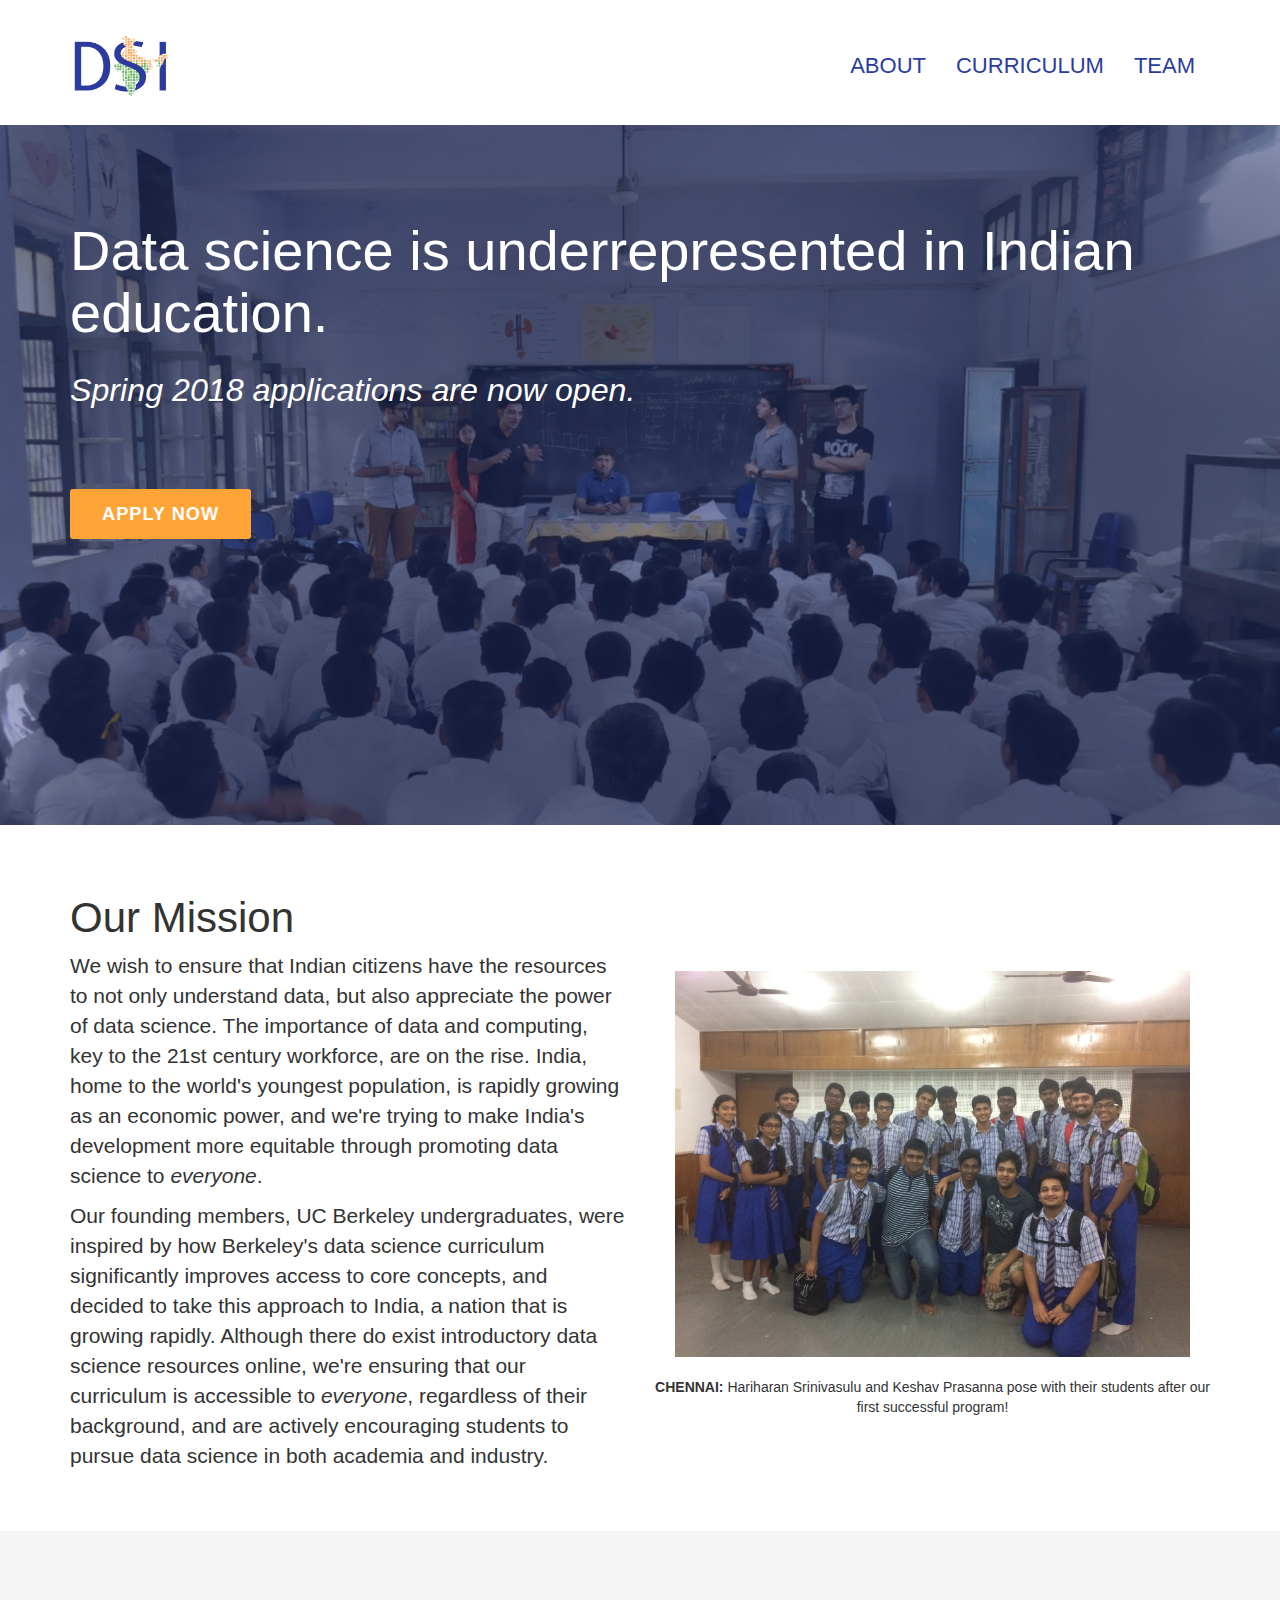
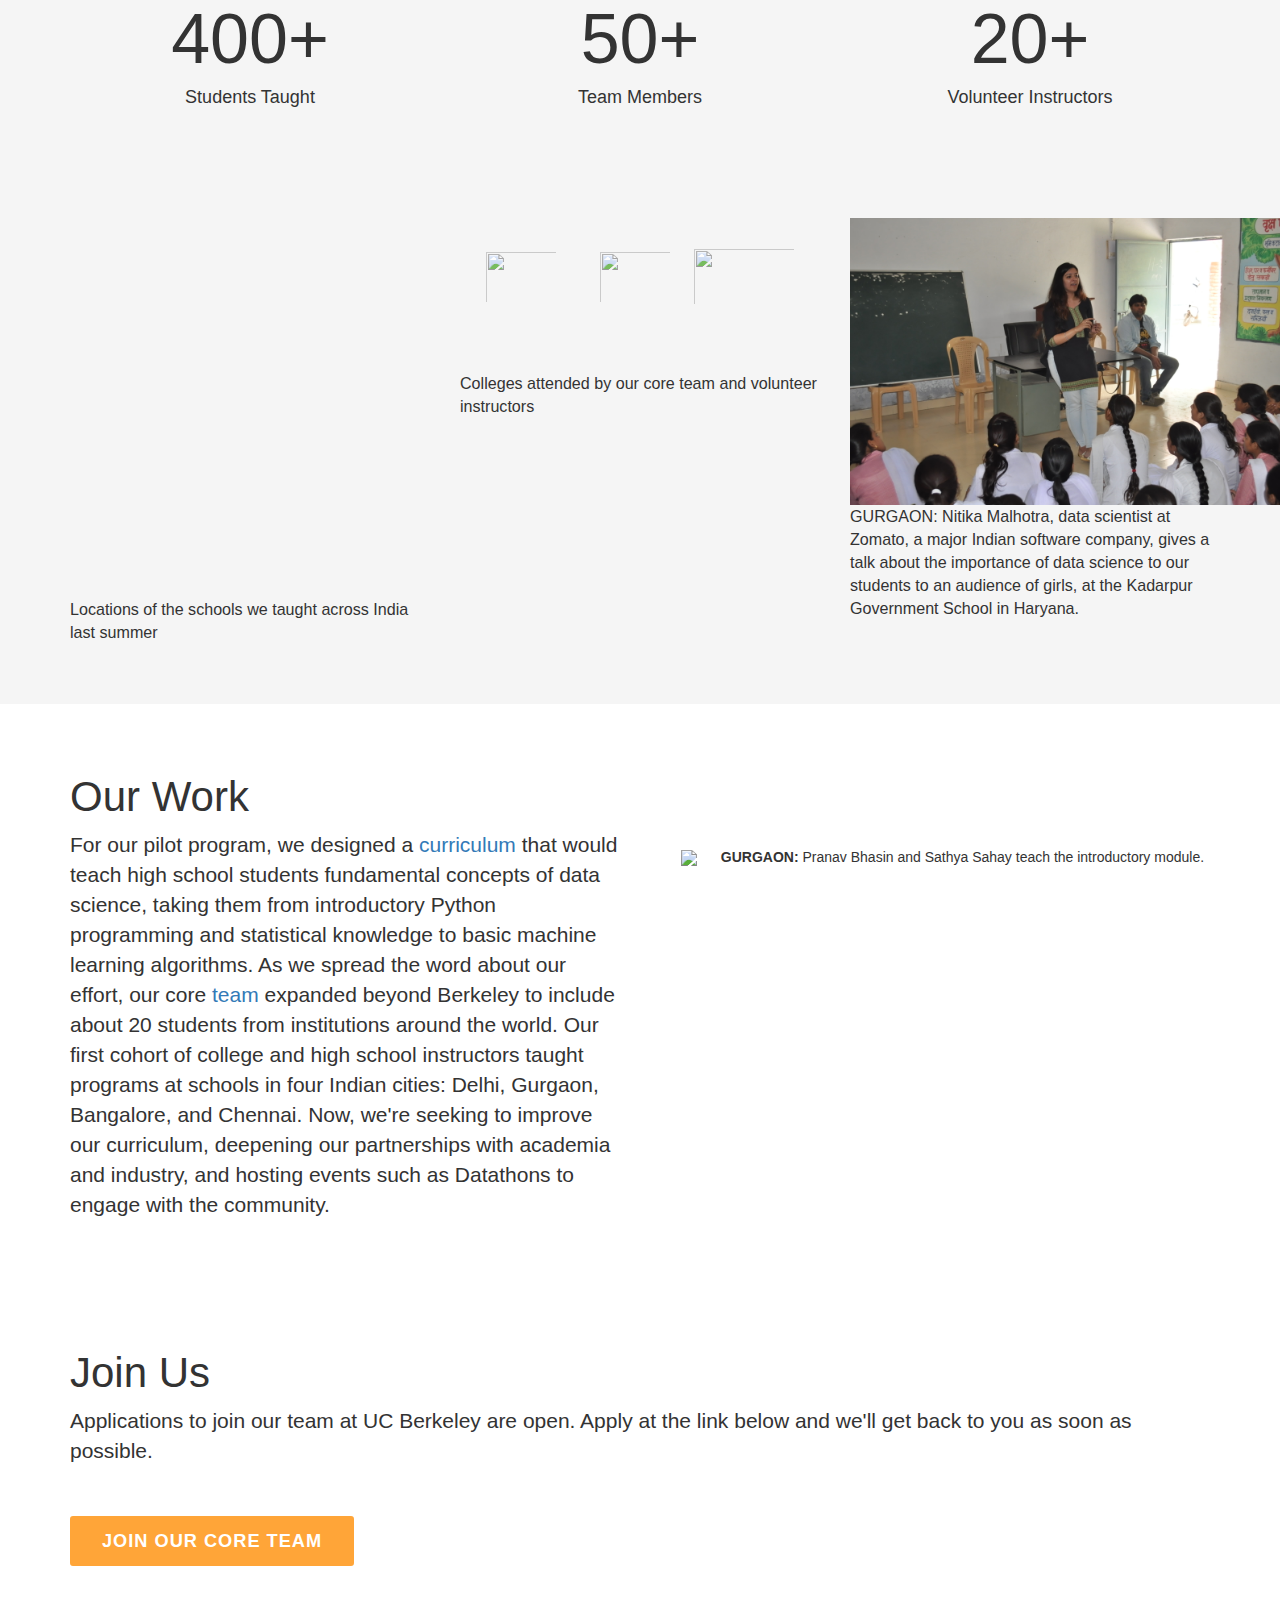
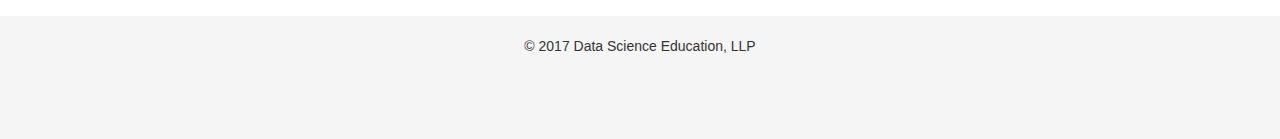
==== index.html @ 6105ff42 "Update index.html" ====
<!doctype html>
<html lang="en">

  <head>
    <!--Meta Tags-->
    <title>Data Science for India</title>
    <meta charset="utf-8">
    <meta name="viewport" content="width=device-width, initial-scale=1">
    <!--Style Sheets-->
    <link rel="stylesheet" href="https://maxcdn.bootstrapcdn.com/bootstrap/3.3.7/css/bootstrap.min.css"
          integrity="sha384-BVYiiSIFeK1dGmJRAkycuHAHRg32OmUcww7on3RYdg4Va+PmSTsz/K68vbdEjh4u" crossorigin="anonymous">
    <link href='https://fonts.googleapis.com/css?family=Source+Sans+Pro' rel='stylesheet' type='text/css'>
    <link rel="shortcut icon" type="image/png" href="favicon.png"/>

    <!--Scripts-->
    <link href="css/style.css" type="text/css" rel="stylesheet">

    <script src="https://use.fontawesome.com/bbba5386a6.js"></script>

  </head>

  <body>

 <div class="navbarEdit">
  <nav class="navbar navbar-default">
    <div class="container">
      <div class="navbar-header">
        <button type="button" class="navbar-toggle collapsed" data-toggle="collapse" data-target="#navbar3">
          <span class="sr-only">Data Science for India</span>
          <span class="icon-bar"></span>
          <span class="icon-bar"></span>
          <span class="icon-bar"></span>
        </button>
        <a class="navbar-brand" href=""><img src="images/navLogo.png" alt="Data Science for India">
        </a>
      </div>
      <div id="navbar3" class="navbar-collapse collapse">
        <ul class="nav navbar-nav navbar-right">
          <li><a href="#about">ABOUT</a></li>
          <li><a href="curriculum.html">CURRICULUM</a></li>
          <li><a href="team.html">TEAM</a></li>
        </ul>
      </div>
      <!--/.nav-collapse -->
    </div>
    <!--/.container-fluid -->
  </nav>
</div>

<div class="container-full">
    <section class="hero mast">
      <div class="overlay">
        <div class="container">
          <h1 class="mastHero">Data science is underrepresented in Indian education.</h1>
          <h2 class="mastSubHero"><i>Spring 2018 applications are now open.</i></h2>
          <div class="buttons">
            <a class="button cta" href="https://tinyurl.com/sp18dsi">Apply Now</a>
          </div>
        </div>
      </div>
    </section>
    </div>

<section id="about" class="bod">
  <div class="container">
  <div class='row'>
    <h1 style="padding-left:15px;">Our Mission</h1>
    <div class="col-md-6">
            <p>We wish to ensure that Indian citizens have the resources to not only understand data, but also appreciate the power of data science. The importance of data and computing, key to the 21st century workforce, are on the rise. India, home to the world's youngest population, is rapidly growing as an economic power, and we're trying to make India's development more equitable through promoting data science to <i>everyone</i>.</p>
            <p>Our founding members, UC Berkeley undergraduates, were inspired by how Berkeley's data science curriculum significantly improves access to core concepts, and decided to take this approach to India, a nation that is growing rapidly. Although there do exist introductory data science resources online, we're ensuring that our curriculum is accessible to <i>everyone</i>, regardless of their background, and are actively encouraging students to pursue data science in both academia and industry.</p>

    </div>
    <div class="col-md-6">
      <div class='pics-wrapper'>
        <div class='about-pic'>
          <img src='images/students.JPG' style='width: 100%;padding:20px;'>
          <span style='font-weight: bold'>CHENNAI:</span><span> Hariharan Srinivasulu and Keshav Prasanna pose with their students after our first successful program!<!--400 Students Taught--></span>
        </div>
        <!--
        <div class='about-pic'>

          <h3 class='about-overlay'>35 Volunteer Instructors</h3>
        </div>
        <br>
        <div class='about-pic'>
          <img src='images/colleges.png' style='width: 450px; height: 225px;'>
          <h3 class='about-overlay'>15 Universities Represented</h3>
        </div>
      -->
      </div>
    </div>
  </div>
</div>
</section>
  <section class="grey bod">
    <div class="container">
      <div class="row">
        <center>
        <div class="col-md-4">
            <h1 style="font-size:5em;">400+</h1>
            <h4>Students Taught</h4>

        </div>
        <div class="col-md-4">
          <h1 style="font-size:5em;">50+</h1>
          <h4>Team Members</h4>
        </div>
        <div class="col-md-4">
          <h1 style="font-size:5em;">20+</h1>
          <h4>Volunteer Instructors</h4>
        </div>
      </center>
      </div>
    </div>
</section>
</section>
  <section class="grey bod">
    <div class="container">
      <div class="row">
        <center>
        <div class="col-md-4">
            <head>
                <style>
                   #map {
                    height: 365px;
                    width: 100%;
                   }
                </style>
            </head>
            <body>
                <div id="map"></div>
                <script>
                  function initMap() {
                    var ctr = {lat: 20.5937, lng: 78.9629};
                    locations = [{lat: 13.016551, lng: 80.267708}, {lat: 13.052165, lng: 80.254428}, {lat: 28.386780, lng: 77.051930}, {lat: 28.462552, lng: 77.028380},
                    {lat: 28.548112, lng:77.127663}, {lat: 12.973678, lng: 77.639987}];

                    var map = new google.maps.Map(document.getElementById('map'), {
                      zoom: 4,
                      center: ctr
                    });
                    for (var i = 0; i < locations.length; i++) {
                      var marker = new google.maps.Marker({
                        position: locations[i],
                        map: map
                      })
                    }
                    
                  }
                </script>
                <script async defer
                src="https://maps.googleapis.com/maps/api/js?key=AIzaSyBeZ9xVjQPyzbcGiJu3TL3TQYRsc2N5bF0&callback=initMap">
                </script>
                <p style="font-size: 1.15em; padding-top: 15px; text-align: left">Locations of the schools we taught across India last summer</p>
            </body>
        </div>
        <div class="col-md-4">
              <a href="http://www.berkeley.edu"><img src="logos/cal.png" alt="" class="schoolLogo"/></a>
              <a href="http://www.tufts.edu"><img src="logos/tufts.png" alt="" class="schoolLogo" /></a>
              <a href="http://www.swarthmore.edu"><img src="logos/swarthmore.png" alt="" class="schoolLogo" /></a>
              <br>
              <a href="http://www.mit.edu"><img src="logos/mit.png" alt="" class="schoolLogo" style='height: 70px; width: 90px;'/></a>
              <a href="http://www.ucla.edu"><img src="logos/ucla.png" alt="" class="schoolLogo" style='height: 70px; width: 90px; margin-left: 20px;'/></a>
              <a href="http://www.lse.edu"><img src="logos/lse.gif" alt="" class="schoolLogo" style='height: 75px; width: 120px;'/></a>
              <br>
              <a href="http://www.uchicago.edu"><img src="logos/uoc.gif" alt="" class="schoolLogo" /></a>
              <a href="http://www.emory.edu"><img src="logos/emory.png" alt="" class="schoolLogo" /></a>
              <a href="http://www.ashoka.edu.in"><img src="logos/ashoka.png" alt="" class="schoolLogo" /></a>
              <br>
              <a href="http://www.washington.edu"><img src="logos/uow.gif" alt="" class="schoolLogo" /></a>
              <a href="http://www.iitd.ac.in"><img src="logos/iitd.png" alt="" class="schoolLogo" /></a>
              <a href="http://risd.edu"><img src="logos/risd.png" alt="" class="schoolLogo" /></a>
              <p style="font-size: 1.15em; padding-top: 15px; text-align: left">Colleges attended by our core team and volunteer instructors</p>
        </div>
        <div class="col-md-4">
          <img src="images/kadarpur_talk.JPG" width='100%' alt="" style="width: 120%; height: 70%"/>
          <p style="font-size: 1.15em; text-align: left;"">GURGAON: Nitika Malhotra, data scientist at Zomato, a major Indian software company, gives a talk about the importance of data science to our students to an audience of girls, at the Kadarpur Government School in Haryana.</p>
        </div>
      </center>
      </div>
    </div>
</section>

<section class="bod">
  <div class="container">
    <div class="row">
      <h1 style="padding-left:15px;">Our Work</h1>
      <div class="col-md-6">
          <p>For our pilot program, we designed a <a href="curriculum.html">curriculum</a> that would teach high school students fundamental concepts of data science, taking them from introductory Python programming and statistical knowledge to basic machine learning algorithms. As we spread the word about our effort, our core <a href="team.html">team</a> expanded beyond Berkeley to include about 20 students from institutions around the world. Our first cohort of college and high school instructors taught programs at schools in four Indian cities: Delhi, Gurgaon, Bangalore, and Chennai. Now, we're seeking to improve our curriculum, deepening our partnerships with academia and industry, and hosting events such as Datathons to engage with the community.</p>
      </div>
      <div class="col-md-6">
        <div class='about-pic'>
          <img src='images/instructors.png' style='width: 100%; padding:20px;'>
          <span style='font-weight: bold'>GURGAON:</span> <span>Pranav Bhasin and Sathya Sahay teach the introductory module.<!--400 Students Taught--></span>
        </div>
      </div>
    </div>
  </div>
</section>
<!--
<div class='container'>
  <h2>After all this progress, what's next?</h2>
  <div class='row'>
    <div class='col-md-4'>
    <h4>Get in touch with partners in academia and industry to refine our curriculum and give talks to DSI students about the field.</h4>
    <img class='next-pic' src='images/kadarpur_talk.JPG'>
    <span>Nitika Malhotra, data scientist at Zomato, a major Indian software company, gives a talk about the importance of data science to our students at the all-female Kadarpur Government School in Haryana.</span>
    </div>
    <div class='col-md-4' style = 'width: 365px; height: 438px;'>
    <h4>Continue to refine our curriculum by not only adding more material, but also giving more resources to our instructors and making it more accessible as a whole.</h4>
    <img class='next-pic' src='images/webinar.png'>
    <span>Sathvik, our co-founder, helps our instructors teach a lesson through a webinar</span>
    </div>
    <div class='col-md-4' style='height: 438px;'>
    <h4>Building up our presence at UC Berkeley by bringing some of the best and brightest students and faculty on board.</h4>
    <img class='next-pic' style='width: 75%; margin: auto;' src='http://4.bp.blogspot.com/-I12vk8YAnoU/U_qFmZhs-FI/AAAAAAAADso/eBbbFH9hX-I/s1600/UC+Logo.jpg'>
    </div>
</div>-->

</div>
<section class="join" id="join" style="padding: 50px 0;">
  <div class="container">
    <h1>Join Us</h1>
    <p>Applications to join our team at UC Berkeley are open. Apply at the link below and we'll get back to you as soon as possible.</p>
      <br><br><a class="button cta" style="margin:0;" href='https://tinyurl.com/sp18dsi'>Join our Core Team</a>
    </div>
  </div>
</section>
<!--
<div class='container' id='join' style='text-align: center; padding-bottom: 10px'>
        <p>Want to get involved? We’d love to have you. Fill out one of the forms and we’ll get back to you as soon as possible.</p>
        <a class = "btn btn-primary" style='background-color: #ffa538;' href = 'https://docs.google.com/forms/d/e/1FAIpQLSeUS888BkxTK7xCyWLWPlKbOSzwk0NAFvYHxef9LfhASkMQHw/viewform?c=0&w=1'>Teach our Curriculum in India</a>
        <a class = 'btn btn-primary' style='background-color: #ffa538;' href = 'https://docs.google.com/forms/d/e/1FAIpQLScKJ35Q7fCJQ5QCjsTerbhNFQqakGDy7kUwF9oDnExNon6HAQ/viewform?c=0&w=1'>Join our Core Team</a>
</div>-->
<section class="contact grey">
  <div class="container">
    <center>
      <img src="images/icon.png" width="200px" alt="" />
      <br> © 2017 Data Science Education, LLP
      <br>
      <div style = "font-size: 30px; text-align: center; padding-bottom: 40px">
        <a class = 'fa fa-facebook'  href = 'https://www.facebook.com/datascienceforindia/'></a>
        <a class = 'fa fa-github'  href = 'https://github.com/dsindia/'></a>
        <a class = "fa fa-linkedin" href="https://www.linkedin.com/company-beta/13321493/"></a>
        <a class = "fa fa-envelope" href = "mailto:sathviknair@berkeley.edu"></a>
      </div>
    <center>
  </div>
</section>

  <script src="https://code.jquery.com/jquery-2.1.3.min.js"></script>
  <script src="http://maxcdn.bootstrapcdn.com/bootstrap/3.3.1/js/bootstrap.min.js"></script>
  </body>
</html>
---- css/style.css ----
margin: 0 auto;
	body{
	font-family: 'Source Sans Pro';
}
h1{font-size: 3em;}
p{font-size: 1.5em;}
section>h1{padding-top: 30px;}
.bod{
	padding: 50px 0;
}
.blue{color:#2C3C9E;}
.hero{
	width: 100%;
}
.mastHero{
	font-size: 4em;
}
.mastSubHero{
	margin-top: 30px;
	font-size: 2.3em;
}
footer {
  background-color: #2C3C9E;
  color: #ffffff;
  padding-left: 20px;
  padding-top: 1px;
}
nav {
  text-align: center;
	margin: 25px 0;
}
.grey{
	background-color: #f5f5f5;
}
.navImage{
	height: 4em;
}
nav ul {
  padding-left: 0;
}
.mast{
	background-image: url(../images/landingBg.png);
	-webkit-background-size:cover;
-moz-background-size:cover;
-o-background-size:cover;
background-size:cover;
background-position:center;
color: #fff;
height: 700px;
}
.overlay{
	padding: 75px 0;
	width: inherit;
	height: inherit;
	background-color: rgba(44,60,158, 0.33);
}
.button {
  padding: 10px 30px;
  text-align: center;
  text-transform: uppercase;
  letter-spacing: 1px;
  background: #fff;
  border: 2.5px solid #fff;
  font-size: 1.3em;
  font-weight: 800;
	border-radius: 3px;
  cursor: pointer;
  display: inline-block;
  margin: 20px 0;
	color: #ffa538;
  margin-right: 10px;
}
.button:hover {
  color: #2C3C9E;
  border-color: #2C3C9E;
	text-decoration: none;
}
.button.cta {
  background: #ffa538;
  color: #fff;
  border-color: #ffa538;
}
a.button.cta:hover {
  background: #8980f5;
  color: #fff;
  border-color: #8980f5;
}
.buttons{
	margin-top: 60px;
}
.mobile-toggle {
  float: right;
  clear: both;
  text-transform: uppercase;
  font-size: 0.8em;
  z-index: 999;
  display: none;
}
.pics-wrapper {
  position: inherit;
 /* margin-left: 55%;*/
}
.about-pic{
	text-align: center;
}
.next-pic {
  width: 100%;
  height: 50%;
}
.bigno{
	text-align: center;
}
.photo-margin {
  display: flex;
  justify-content: center;
  align-items: center;
  width: 60%;
  height: 40%;
}
h3 {
  text-align: left;
  margin-left: 120px;
}
.india-map-div {
  display: flex;
  justify-content: center;
}
.india-map {
  height: 300px;
  width: 300px;
}
.navbar-brand {
  padding: 8px;
}
.navbar-brand>img {
  height: 100%;
  width: auto;
  margin-left: 10px;
}
.navbar{
  height: 80px;
}
.navbarEdit .navbar-brand {
  margin-left: 20px;
  height: 80px;
}
.navbarEdit .nav >li >a {
  padding-top: 30px;
  padding-bottom: 30px;
}
.navbarEdit .navbar-toggle {
  padding: 10px;
  margin: 25px 15px 25px 0;
}
.navbar-alignit .navbar-header {
  -webkit-transform-style: preserve-3d;
  -moz-transform-style: preserve-3d;
  transform-style: preserve-3d;
  height: 80px;
}
.navbar-alignit .navbar-brand {
  top: 50%;
  display: inline-block;
  position: relative;
  height: auto;
  transform: translate(0,-50%);
}
.navbar-default .navbar-nav>.active>a,
.navbar-default .navbar-nav>.active>a:focus,
.navbar-default .navbar-nav>.active>a:hover{
  background-color: transparent;
}
.navbar-default .navbar-brand,
.navbar-default .navbar-nav>li>a{
  color : #2C3C9E;
  font-size: 22px;
}
.navbar-default{
  font-size: 20px;
  border-color: white;
  background-color: white;
}
.navbar-default .navbar-collapse, .navbar-default .navbar-form{
  background-color: white;
}
.navbar-default .navbar-toggle:focus,
.navbar-default .navbar-toggle:hover{
  background-color: white;
}
.navbar-default .navbar-toggle .icon-bar{
  background-color: #2C3C9E;
}

hr {
    height: 2px;
    width: 100px;
    text-align: center;
    position: relative;
    background: #2C3C9E;
    margin: 0;
    margin-bottom: 20px;
    border: 0;
}
.schoolLogo{
	height: 170px;
	padding: 10px;
	opacity: 0.8;
	-webkit-animation-timing-function: ease;
	animation-timing-function: ease;
}
.schoolLogo:hover{
	opacity: 1;
	-webkit-animation-timing-function: ease;
	animation-timing-function: ease;
}

.fa{
		padding: 10px; color: #333;
}
.fa:hover{
	color: orange;
}
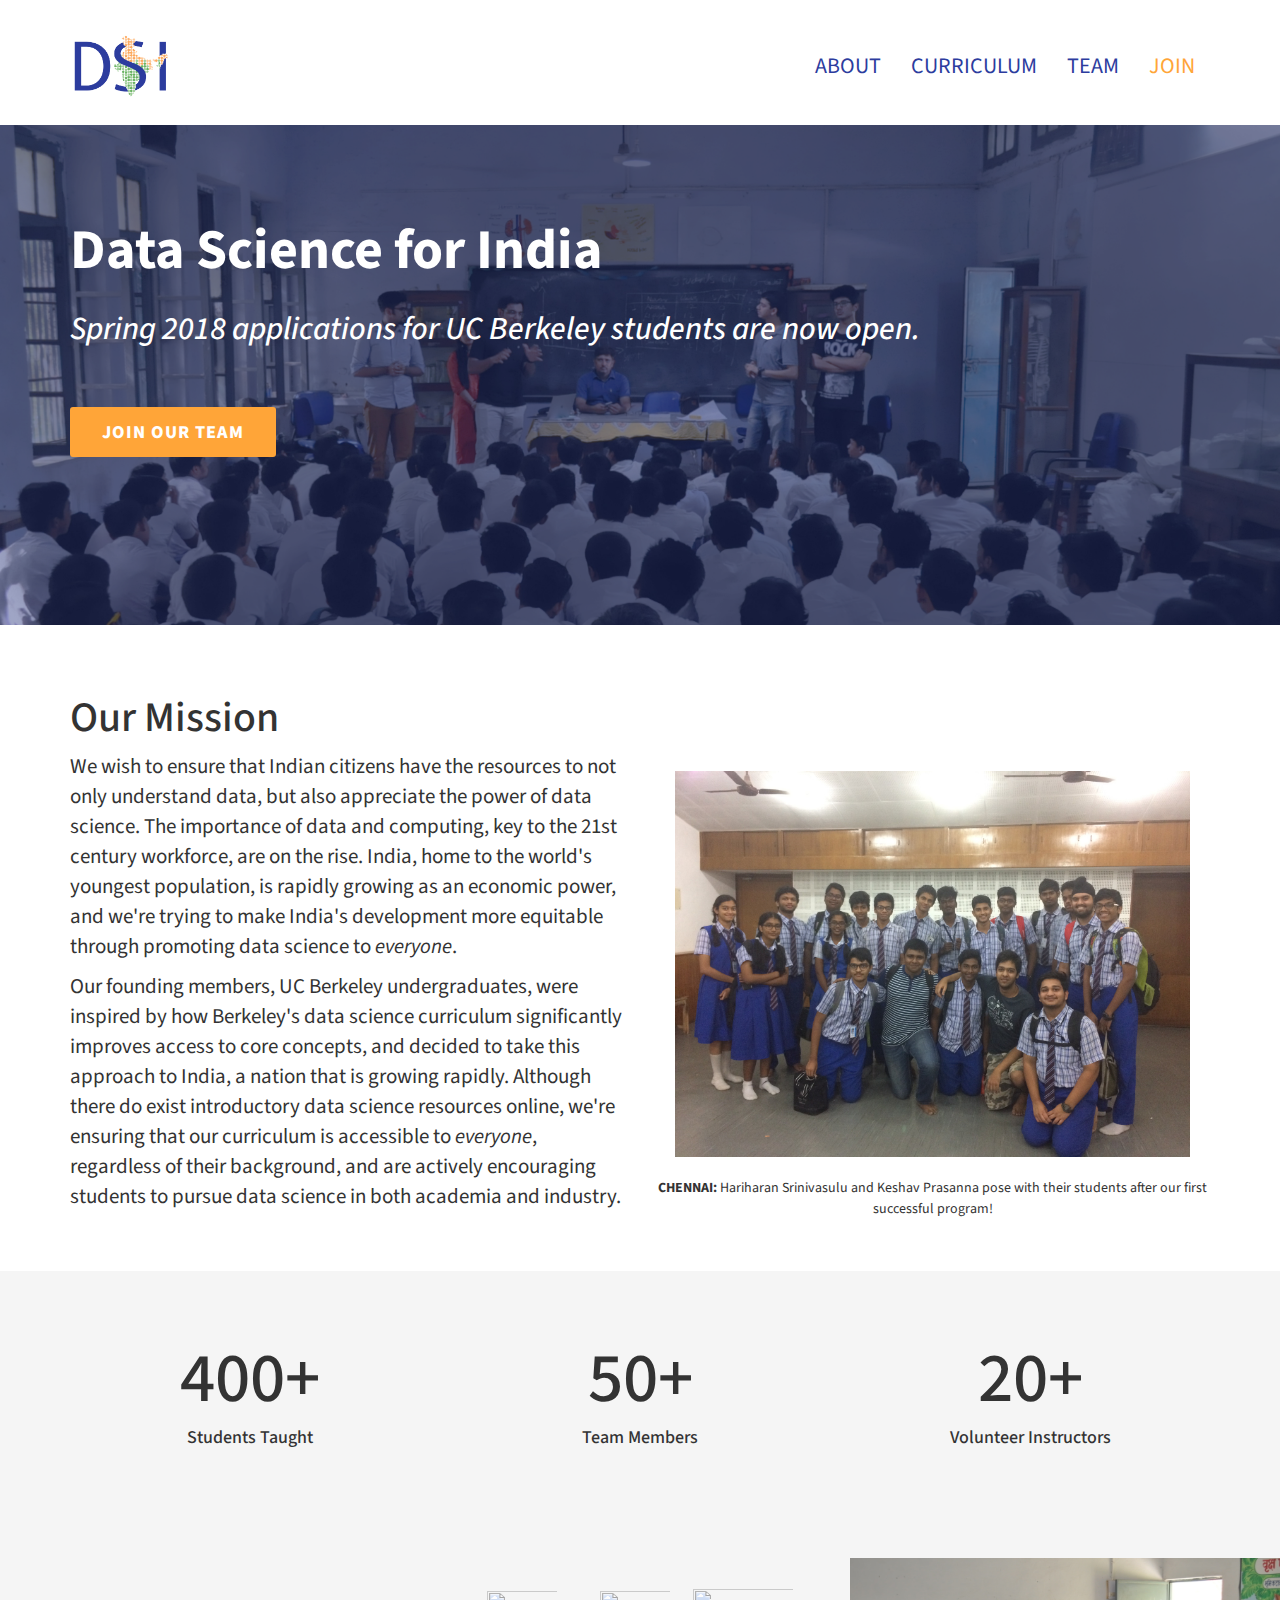
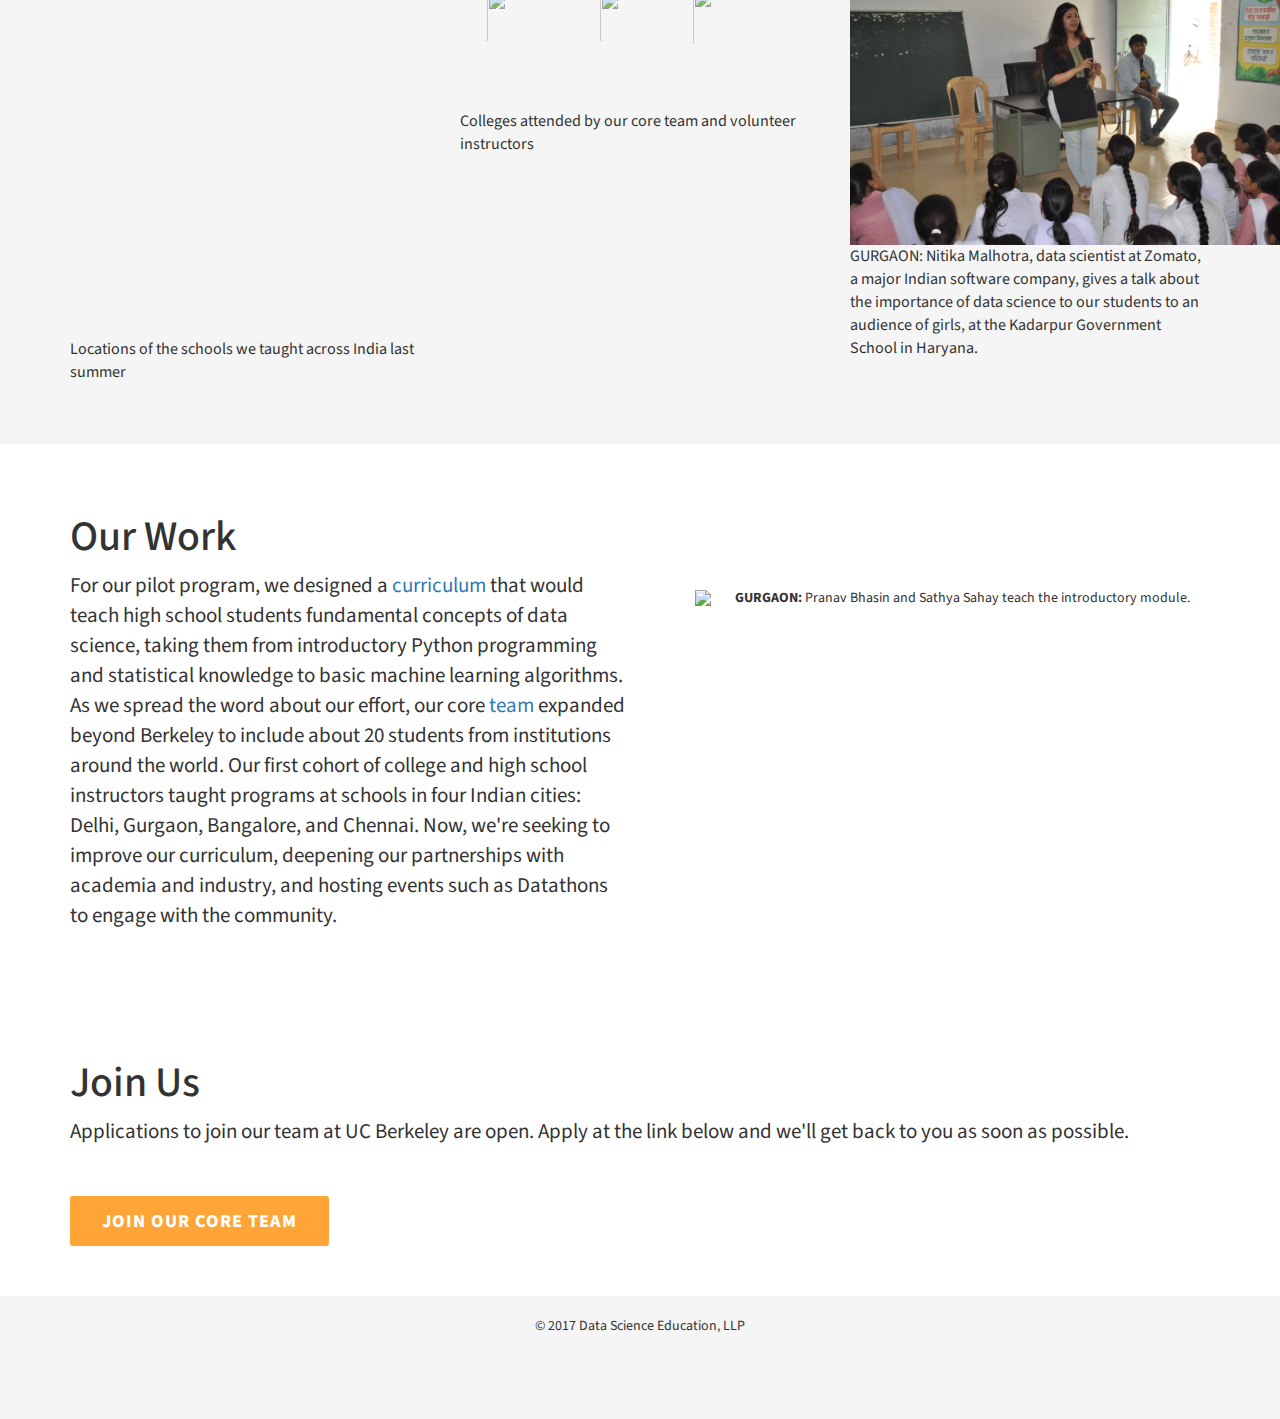
==== commit 3781071c: "form in navbar" ====
--- a/index.html
+++ b/index.html
@@ -3,6 +3,16 @@
 
   <head>
     <!--Meta Tags-->
+    <!-- Global site tag (gtag.js) - Google Analytics -->
+    <script async src="https://www.googletagmanager.com/gtag/js?id=UA-113316151-1"></script>
+    <script>
+      window.dataLayer = window.dataLayer || [];
+      function gtag(){dataLayer.push(arguments);}
+      gtag('js', new Date());
+
+      gtag('config', 'UA-113316151-1');
+    </script>
+
     <title>Data Science for India</title>
     <meta charset="utf-8">
     <meta name="viewport" content="width=device-width, initial-scale=1">
@@ -39,6 +49,7 @@
           <li><a href="#about">ABOUT</a></li>
           <li><a href="curriculum.html">CURRICULUM</a></li>
           <li><a href="team.html">TEAM</a></li>
+          <li><a target="_blank" style="color: #ffa538" class="join-link" href="https://tinyurl.com/sp18dsi">JOIN</a></li>
         </ul>
       </div>
       <!--/.nav-collapse -->
@@ -51,10 +62,10 @@
     <section class="hero mast">
       <div class="overlay">
         <div class="container">
-          <h1 class="mastHero">Data science is underrepresented in Indian education.</h1>
-          <h2 class="mastSubHero"><i>Spring 2018 applications are now open.</i></h2>
+          <h1 class="mastHero" style="font-weight: bold;">Data Science for India</h1>
+          <h2 class="mastSubHero"><i>Spring 2018 applications for UC Berkeley students are now open.</i></h2>
           <div class="buttons">
-            <a class="button cta" href="https://tinyurl.com/sp18dsi">Apply Now</a>
+            <a class="button cta" target="_blank" style="margin: auto;" href="https://tinyurl.com/sp18dsi">Join Our Team</a>
           </div>
         </div>
       </div>
--- a/css/style.css
+++ b/css/style.css
@@ -1,9 +1,22 @@
 	margin: 0 auto;
-	body{
-	font-family: 'Source Sans Pro';
-}
-h1{font-size: 3em;}
-p{font-size: 1.5em;}
+body {
+  font-family: "Source Sans Pro";
+}
+h1{font-size: 3em;    
+  font-family: "Source Sans Pro";
+}
+p{font-size: 1.5em;
+  font-family: "Source Sans Pro";
+}
+span{
+  font-family: "Source Sans Pro";
+}
+center{
+    font-family: "Source Sans Pro";
+}
+a {
+  font-family: "Source Sans Pro";
+}
 section>h1{padding-top: 30px;}
 .bod{
 	padding: 50px 0;
@@ -18,12 +31,14 @@
 .mastSubHero{
 	margin-top: 30px;
 	font-size: 2.3em;
+  font-family: "Source Sans Pro";
 }
 footer {
   background-color: #2C3C9E;
   color: #ffffff;
   padding-left: 20px;
   padding-top: 1px;
+  font-family: "Source Sans Pro";
 }
 nav {
   text-align: center;
@@ -46,7 +61,7 @@
 background-size:cover;
 background-position:center;
 color: #fff;
-height: 700px;
+height: 500px;
 }
 .overlay{
 	padding: 75px 0;
@@ -69,6 +84,7 @@
   margin: 20px 0;
 	color: #ffa538;
   margin-right: 10px;
+  font-family: "Source Sans Pro";
 }
 .button:hover {
   color: #2C3C9E;
@@ -84,6 +100,9 @@
   background: #8980f5;
   color: #fff;
   border-color: #8980f5;
+}
+a.join-link:hover {
+  color: #8980f5;
 }
 .buttons{
 	margin-top: 60px;
@@ -120,6 +139,7 @@
 h3 {
   text-align: left;
   margin-left: 120px;
+  font-family: "Source Sans Pro";
 }
 .india-map-div {
   display: flex;
@@ -202,7 +222,7 @@
     border: 0;
 }
 .schoolLogo{
-	height: 170px;
+	height: 100px;
 	padding: 10px;
 	opacity: 0.8;
 	-webkit-animation-timing-function: ease;
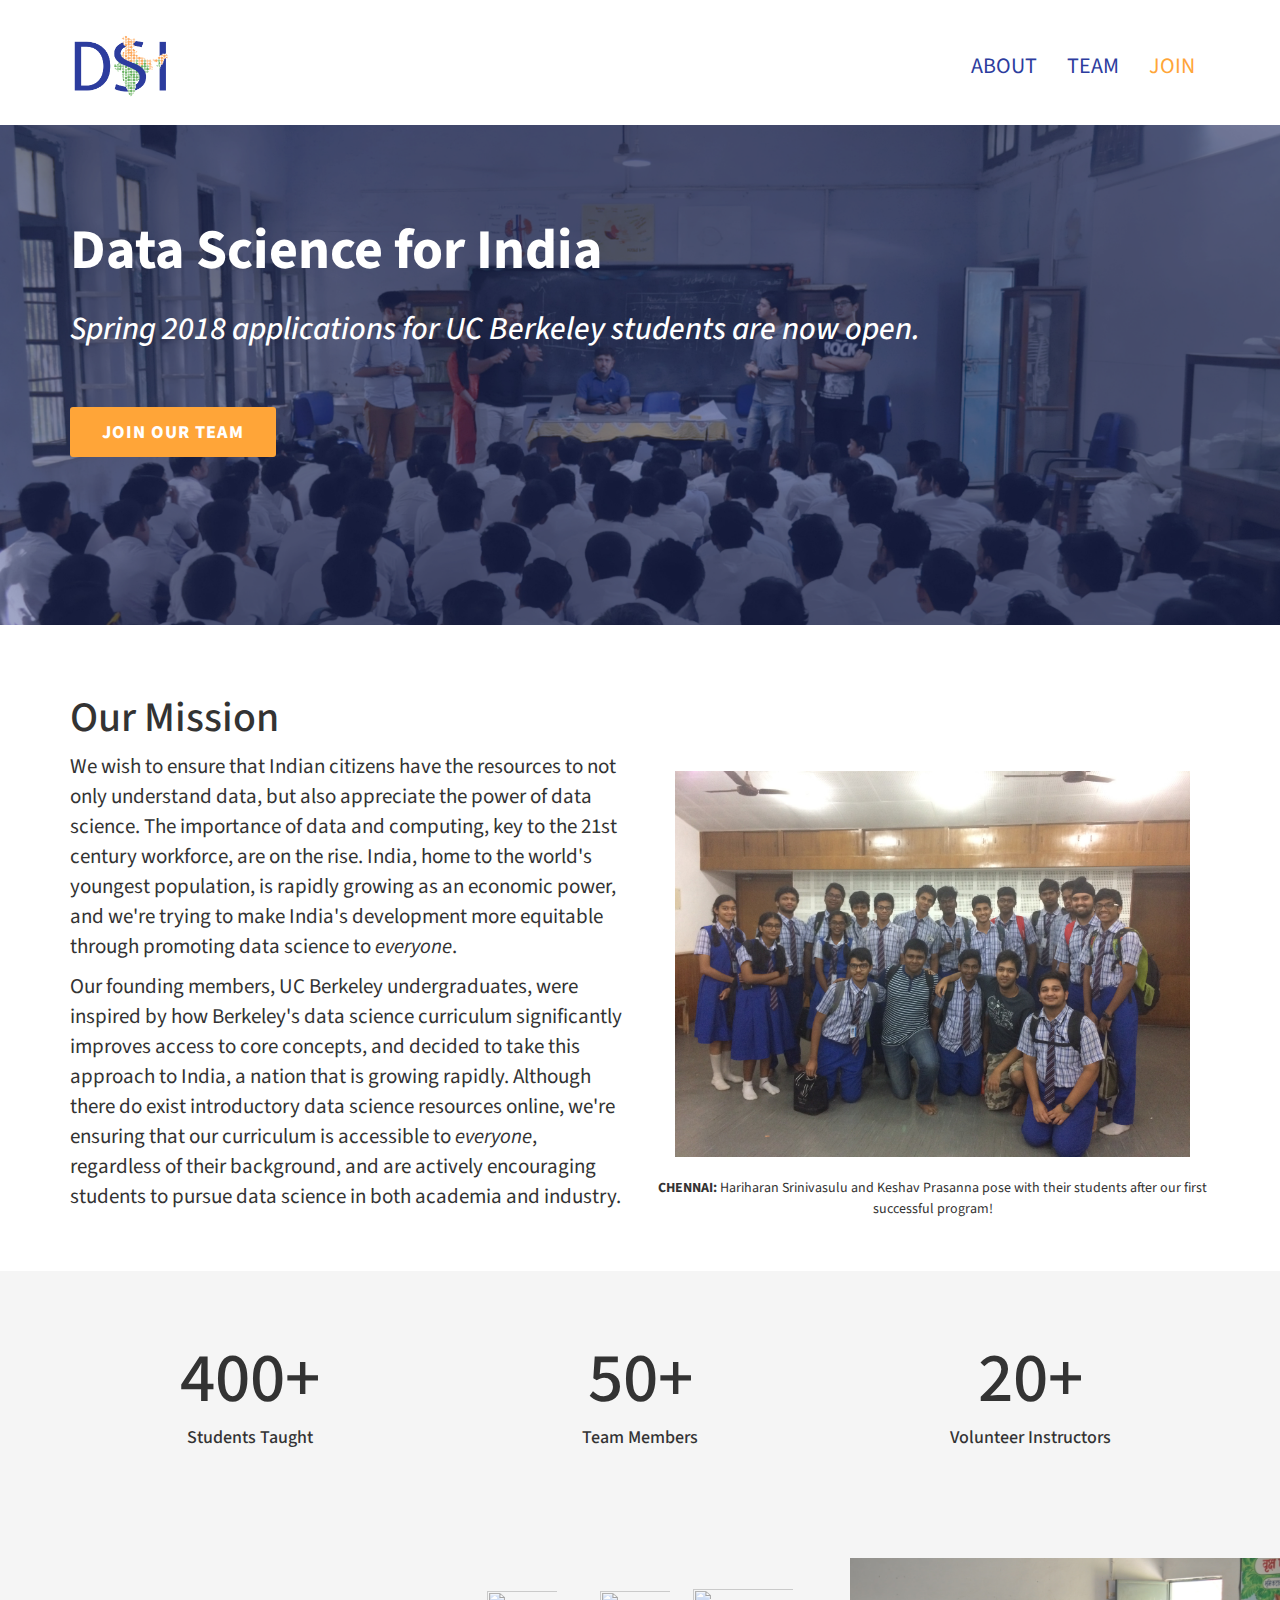
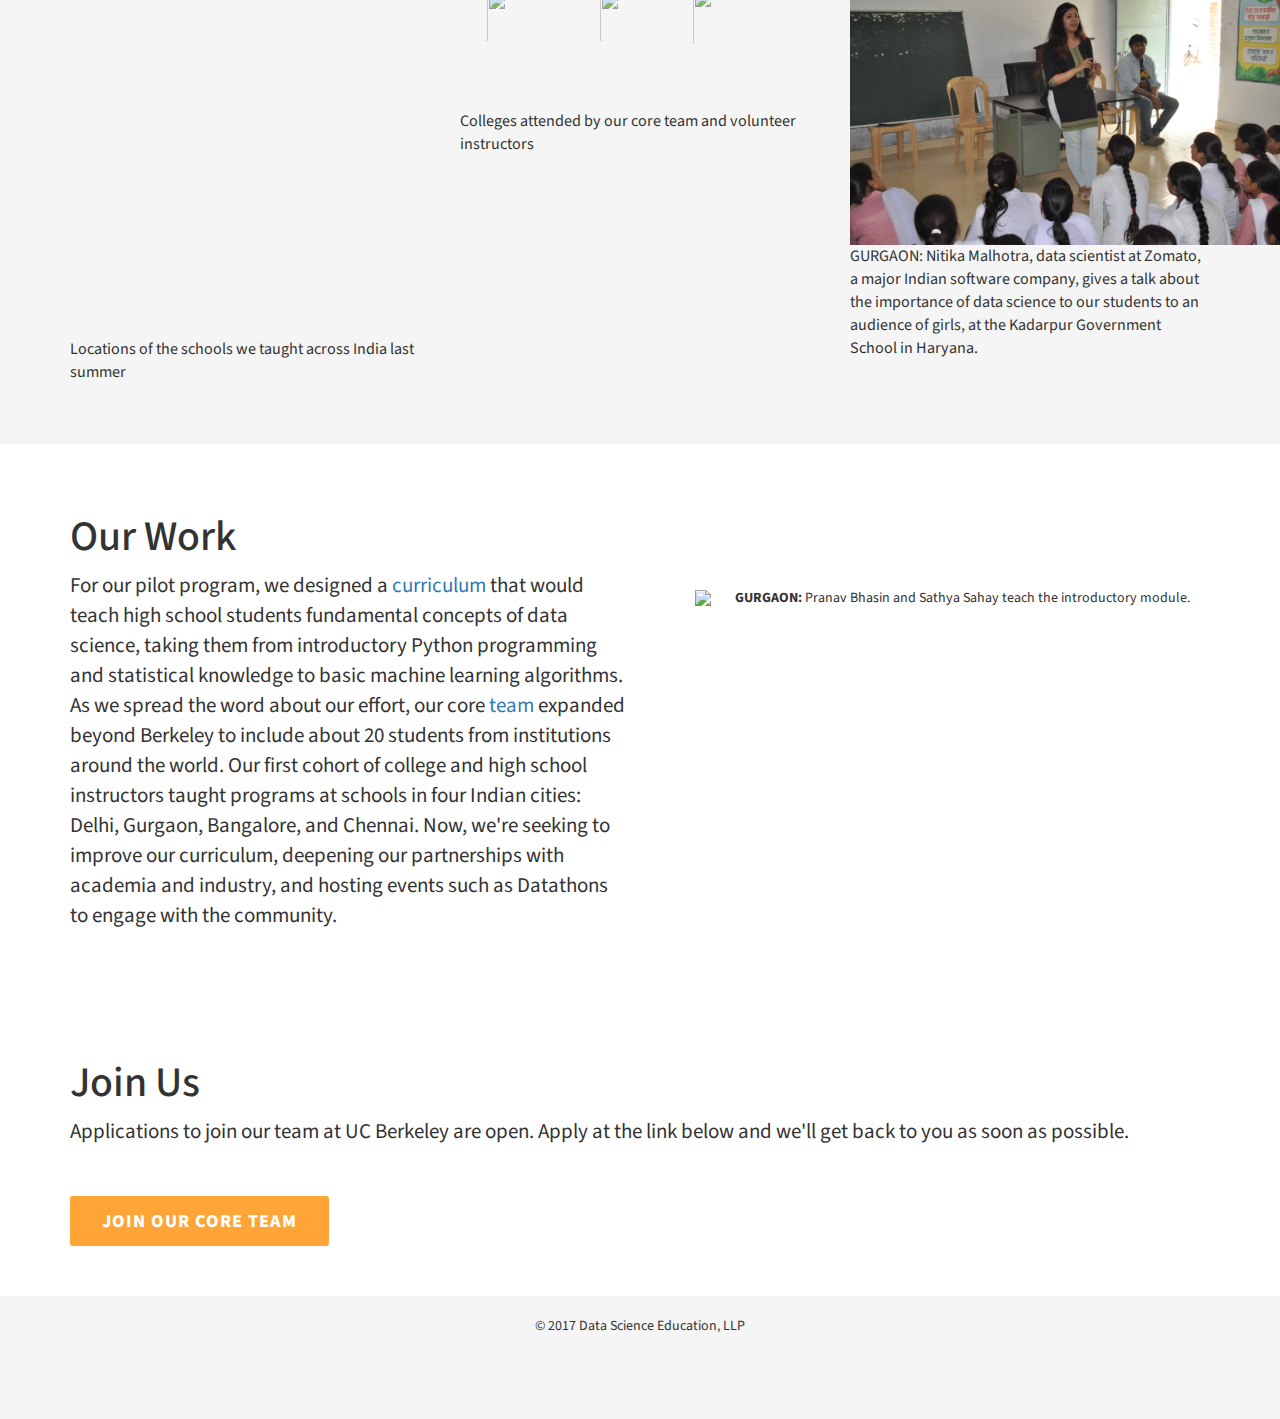
==== commit 70ed6391: "curriculum tab removed from index page" ====
--- a/index.html
+++ b/index.html
@@ -47,7 +47,6 @@
       <div id="navbar3" class="navbar-collapse collapse">
         <ul class="nav navbar-nav navbar-right">
           <li><a href="#about">ABOUT</a></li>
-          <li><a href="curriculum.html">CURRICULUM</a></li>
           <li><a href="team.html">TEAM</a></li>
           <li><a target="_blank" style="color: #ffa538" class="join-link" href="https://tinyurl.com/sp18dsi">JOIN</a></li>
         </ul>
@@ -156,7 +155,7 @@
                         map: map
                       })
                     }
-                    
+
                   }
                 </script>
                 <script async defer
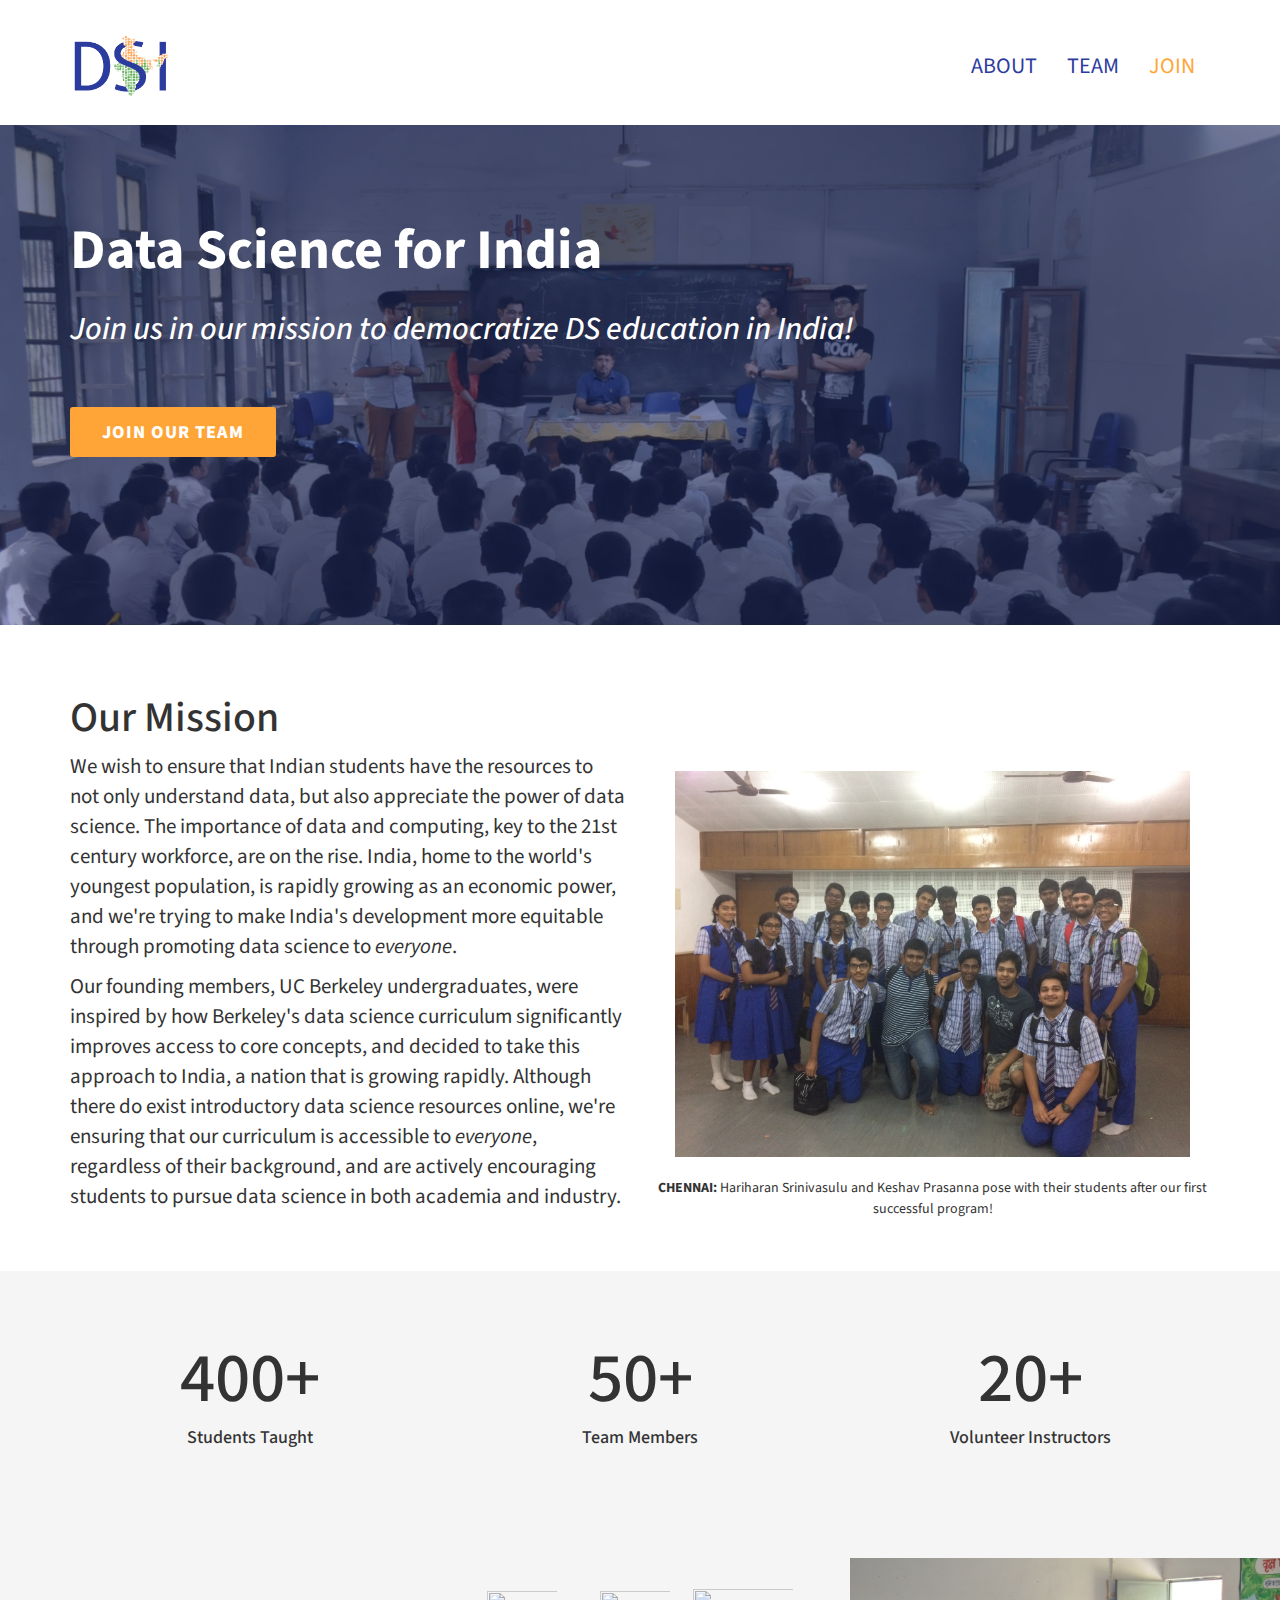
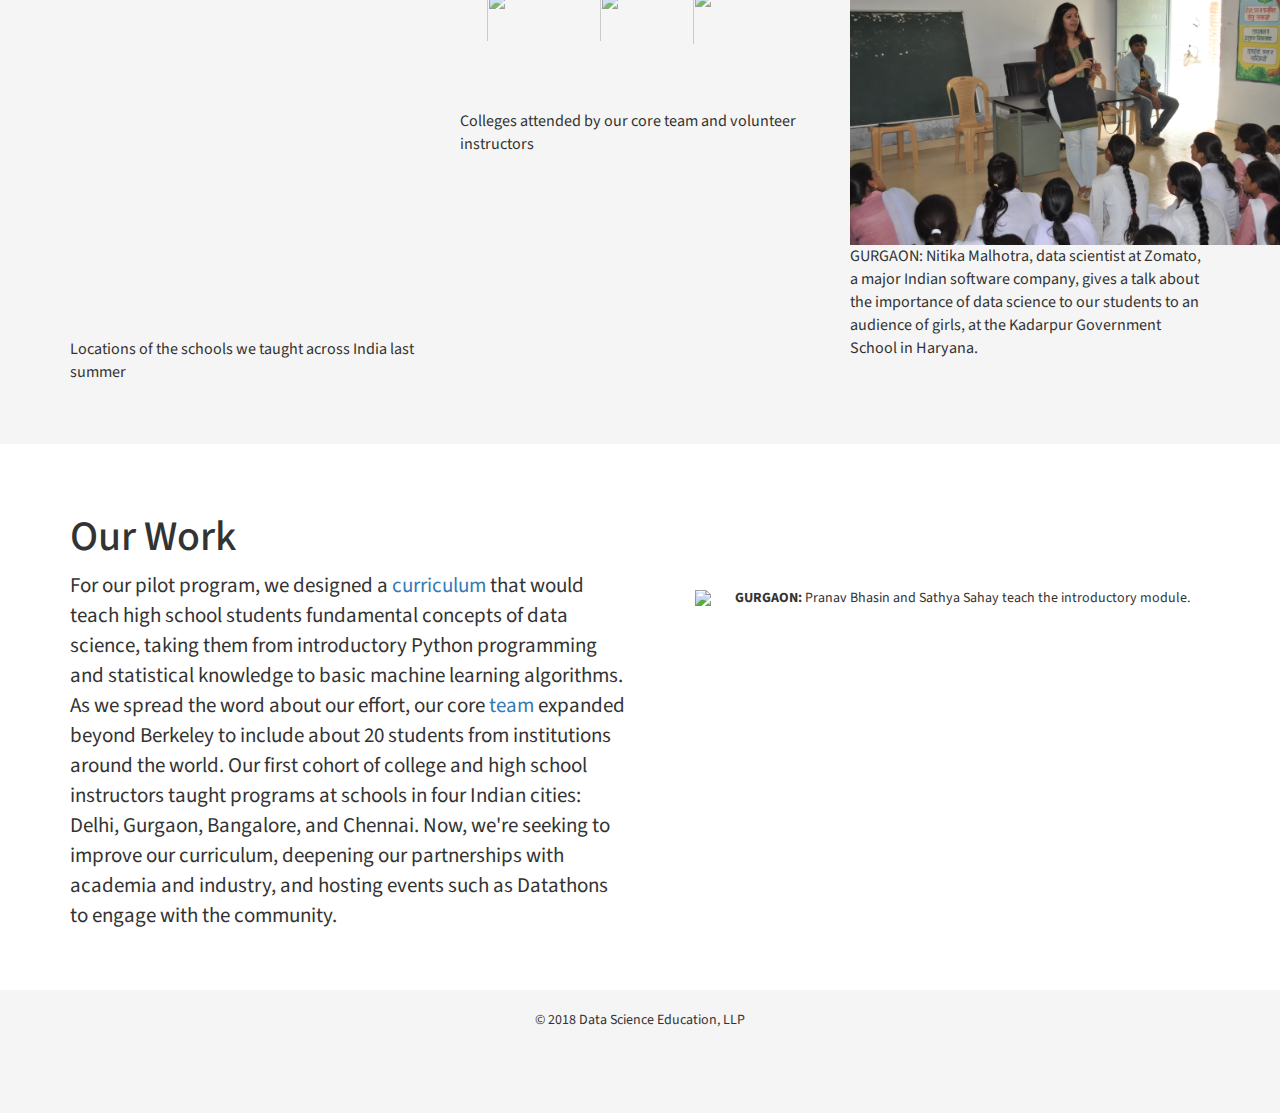
==== commit d417396f: "removed redundant join now towards the bottom of the page" ====
--- a/index.html
+++ b/index.html
@@ -62,7 +62,7 @@
       <div class="overlay">
         <div class="container">
           <h1 class="mastHero" style="font-weight: bold;">Data Science for India</h1>
-          <h2 class="mastSubHero"><i>Spring 2018 applications for UC Berkeley students are now open.</i></h2>
+          <h2 class="mastSubHero"><i>Join us in our mission to democratize DS education in India!</i></h2>
           <div class="buttons">
             <a class="button cta" target="_blank" style="margin: auto;" href="https://tinyurl.com/sp18dsi">Join Our Team</a>
           </div>
@@ -76,7 +76,7 @@
   <div class='row'>
     <h1 style="padding-left:15px;">Our Mission</h1>
     <div class="col-md-6">
-            <p>We wish to ensure that Indian citizens have the resources to not only understand data, but also appreciate the power of data science. The importance of data and computing, key to the 21st century workforce, are on the rise. India, home to the world's youngest population, is rapidly growing as an economic power, and we're trying to make India's development more equitable through promoting data science to <i>everyone</i>.</p>
+            <p>We wish to ensure that Indian students have the resources to not only understand data, but also appreciate the power of data science. The importance of data and computing, key to the 21st century workforce, are on the rise. India, home to the world's youngest population, is rapidly growing as an economic power, and we're trying to make India's development more equitable through promoting data science to <i>everyone</i>.</p>
             <p>Our founding members, UC Berkeley undergraduates, were inspired by how Berkeley's data science curriculum significantly improves access to core concepts, and decided to take this approach to India, a nation that is growing rapidly. Although there do exist introductory data science resources online, we're ensuring that our curriculum is accessible to <i>everyone</i>, regardless of their background, and are actively encouraging students to pursue data science in both academia and industry.</p>
 
     </div>
@@ -228,14 +228,6 @@
 </div>-->
 
 </div>
-<section class="join" id="join" style="padding: 50px 0;">
-  <div class="container">
-    <h1>Join Us</h1>
-    <p>Applications to join our team at UC Berkeley are open. Apply at the link below and we'll get back to you as soon as possible.</p>
-      <br><br><a class="button cta" style="margin:0;" href='https://tinyurl.com/sp18dsi'>Join our Core Team</a>
-    </div>
-  </div>
-</section>
 <!--
 <div class='container' id='join' style='text-align: center; padding-bottom: 10px'>
         <p>Want to get involved? We’d love to have you. Fill out one of the forms and we’ll get back to you as soon as possible.</p>
@@ -246,7 +238,7 @@
   <div class="container">
     <center>
       <img src="images/icon.png" width="200px" alt="" />
-      <br> © 2017 Data Science Education, LLP
+      <br> © 2018 Data Science Education, LLP
       <br>
       <div style = "font-size: 30px; text-align: center; padding-bottom: 40px">
         <a class = 'fa fa-facebook'  href = 'https://www.facebook.com/datascienceforindia/'></a>
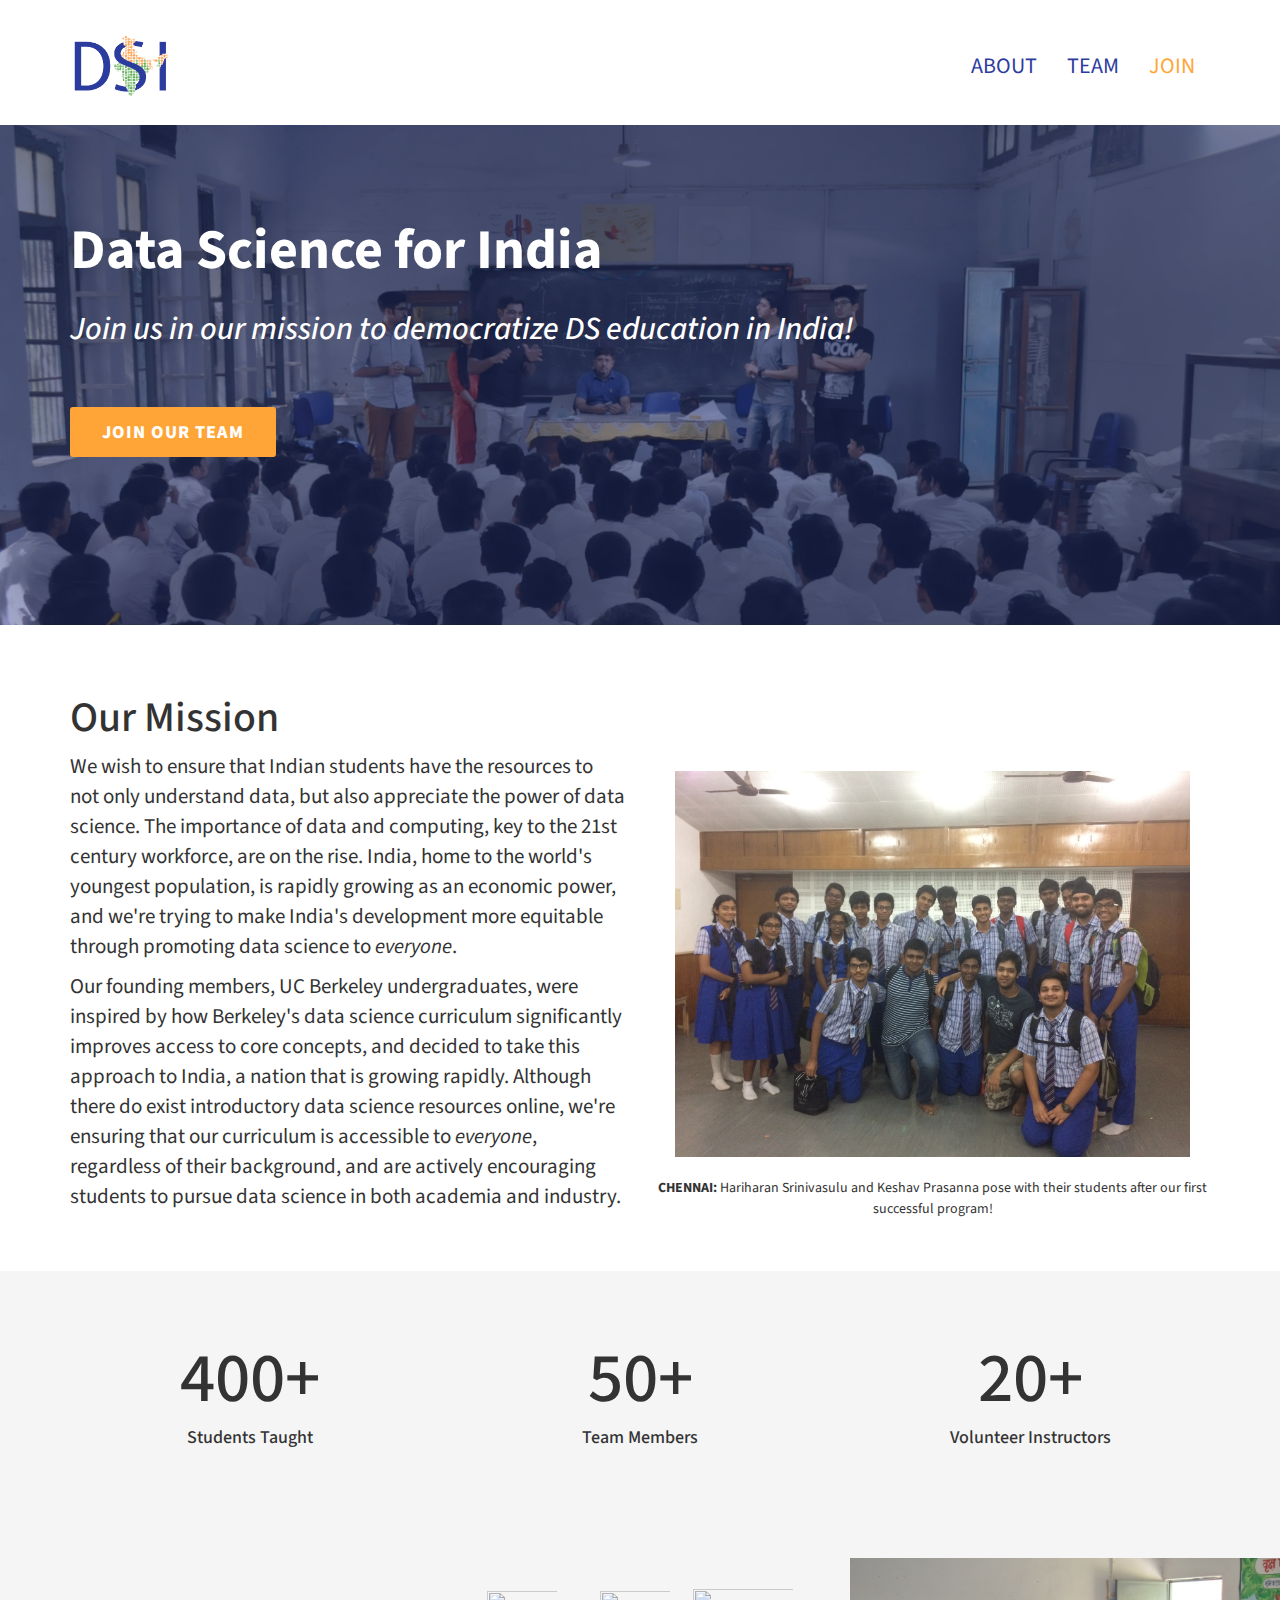
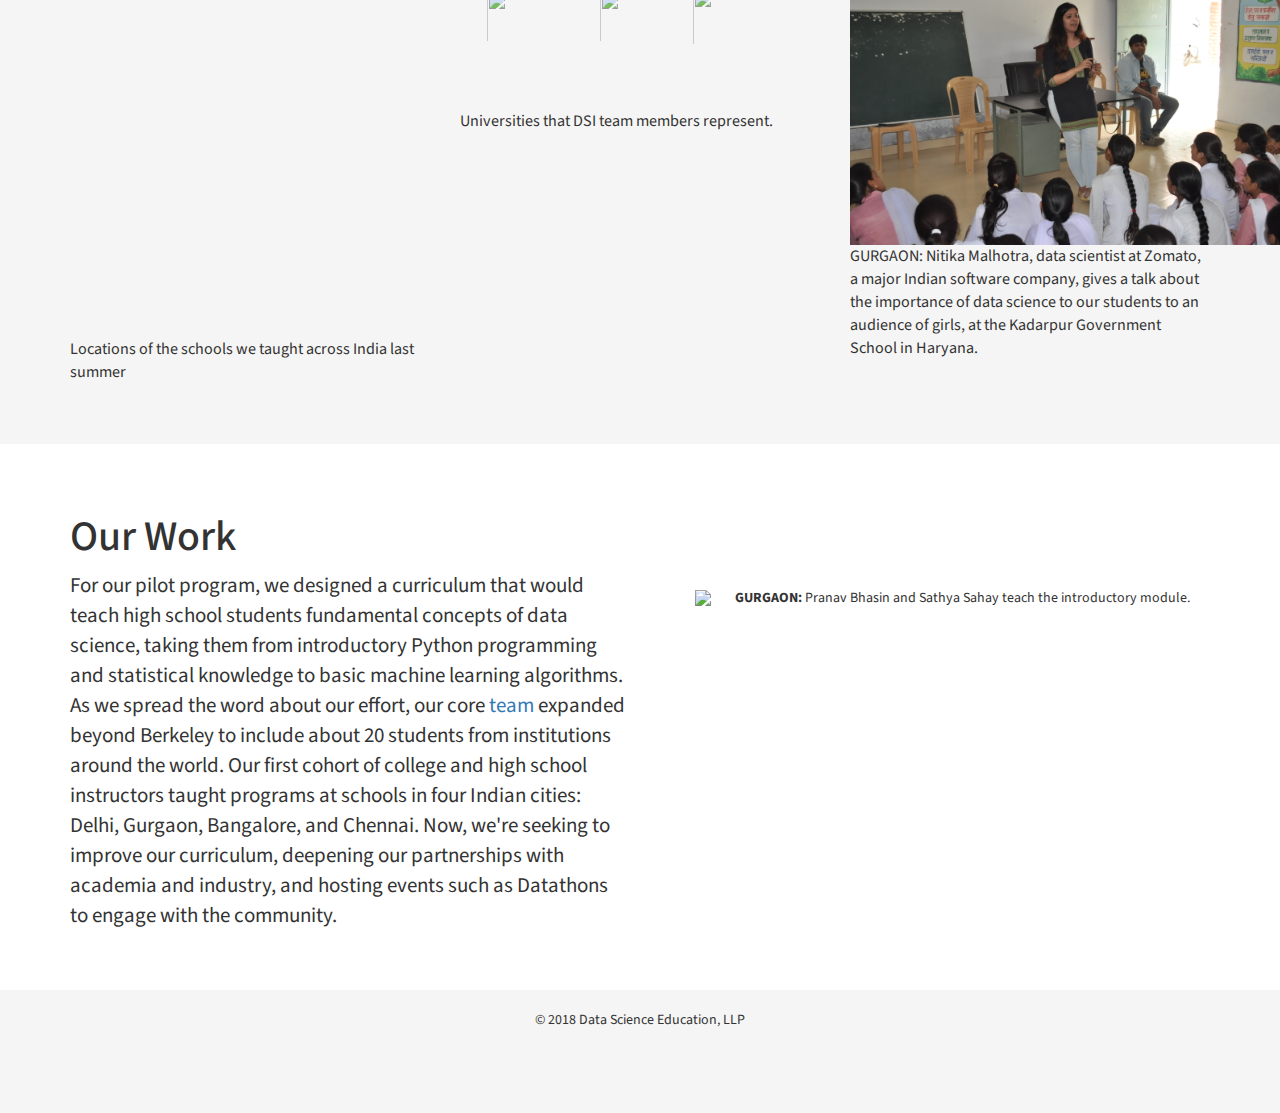
==== commit dbb6c1e9: "universities caption updated" ====
--- a/index.html
+++ b/index.html
@@ -180,7 +180,7 @@
               <a href="http://www.washington.edu"><img src="logos/uow.gif" alt="" class="schoolLogo" /></a>
               <a href="http://www.iitd.ac.in"><img src="logos/iitd.png" alt="" class="schoolLogo" /></a>
               <a href="http://risd.edu"><img src="logos/risd.png" alt="" class="schoolLogo" /></a>
-              <p style="font-size: 1.15em; padding-top: 15px; text-align: left">Colleges attended by our core team and volunteer instructors</p>
+              <p style="font-size: 1.15em; padding-top: 15px; text-align: left">Universities that DSI team members represent.</p>
         </div>
         <div class="col-md-4">
           <img src="images/kadarpur_talk.JPG" width='100%' alt="" style="width: 120%; height: 70%"/>
@@ -196,12 +196,12 @@
     <div class="row">
       <h1 style="padding-left:15px;">Our Work</h1>
       <div class="col-md-6">
-          <p>For our pilot program, we designed a <a href="curriculum.html">curriculum</a> that would teach high school students fundamental concepts of data science, taking them from introductory Python programming and statistical knowledge to basic machine learning algorithms. As we spread the word about our effort, our core <a href="team.html">team</a> expanded beyond Berkeley to include about 20 students from institutions around the world. Our first cohort of college and high school instructors taught programs at schools in four Indian cities: Delhi, Gurgaon, Bangalore, and Chennai. Now, we're seeking to improve our curriculum, deepening our partnerships with academia and industry, and hosting events such as Datathons to engage with the community.</p>
+          <p>For our pilot program, we designed a curriculum that would teach high school students fundamental concepts of data science, taking them from introductory Python programming and statistical knowledge to basic machine learning algorithms. As we spread the word about our effort, our core <a href="team.html">team</a> expanded beyond Berkeley to include about 20 students from institutions around the world. Our first cohort of college and high school instructors taught programs at schools in four Indian cities: Delhi, Gurgaon, Bangalore, and Chennai. Now, we're seeking to improve our curriculum, deepening our partnerships with academia and industry, and hosting events such as Datathons to engage with the community.</p>
       </div>
       <div class="col-md-6">
         <div class='about-pic'>
           <img src='images/instructors.png' style='width: 100%; padding:20px;'>
-          <span style='font-weight: bold'>GURGAON:</span> <span>Pranav Bhasin and Sathya Sahay teach the introductory module.<!--400 Students Taught--></span>
+          <span style='font-weight: bold'><b>GURGAON:</b></span> <span>Pranav Bhasin and Sathya Sahay teach the introductory module.<!--400 Students Taught--></span>
         </div>
       </div>
     </div>
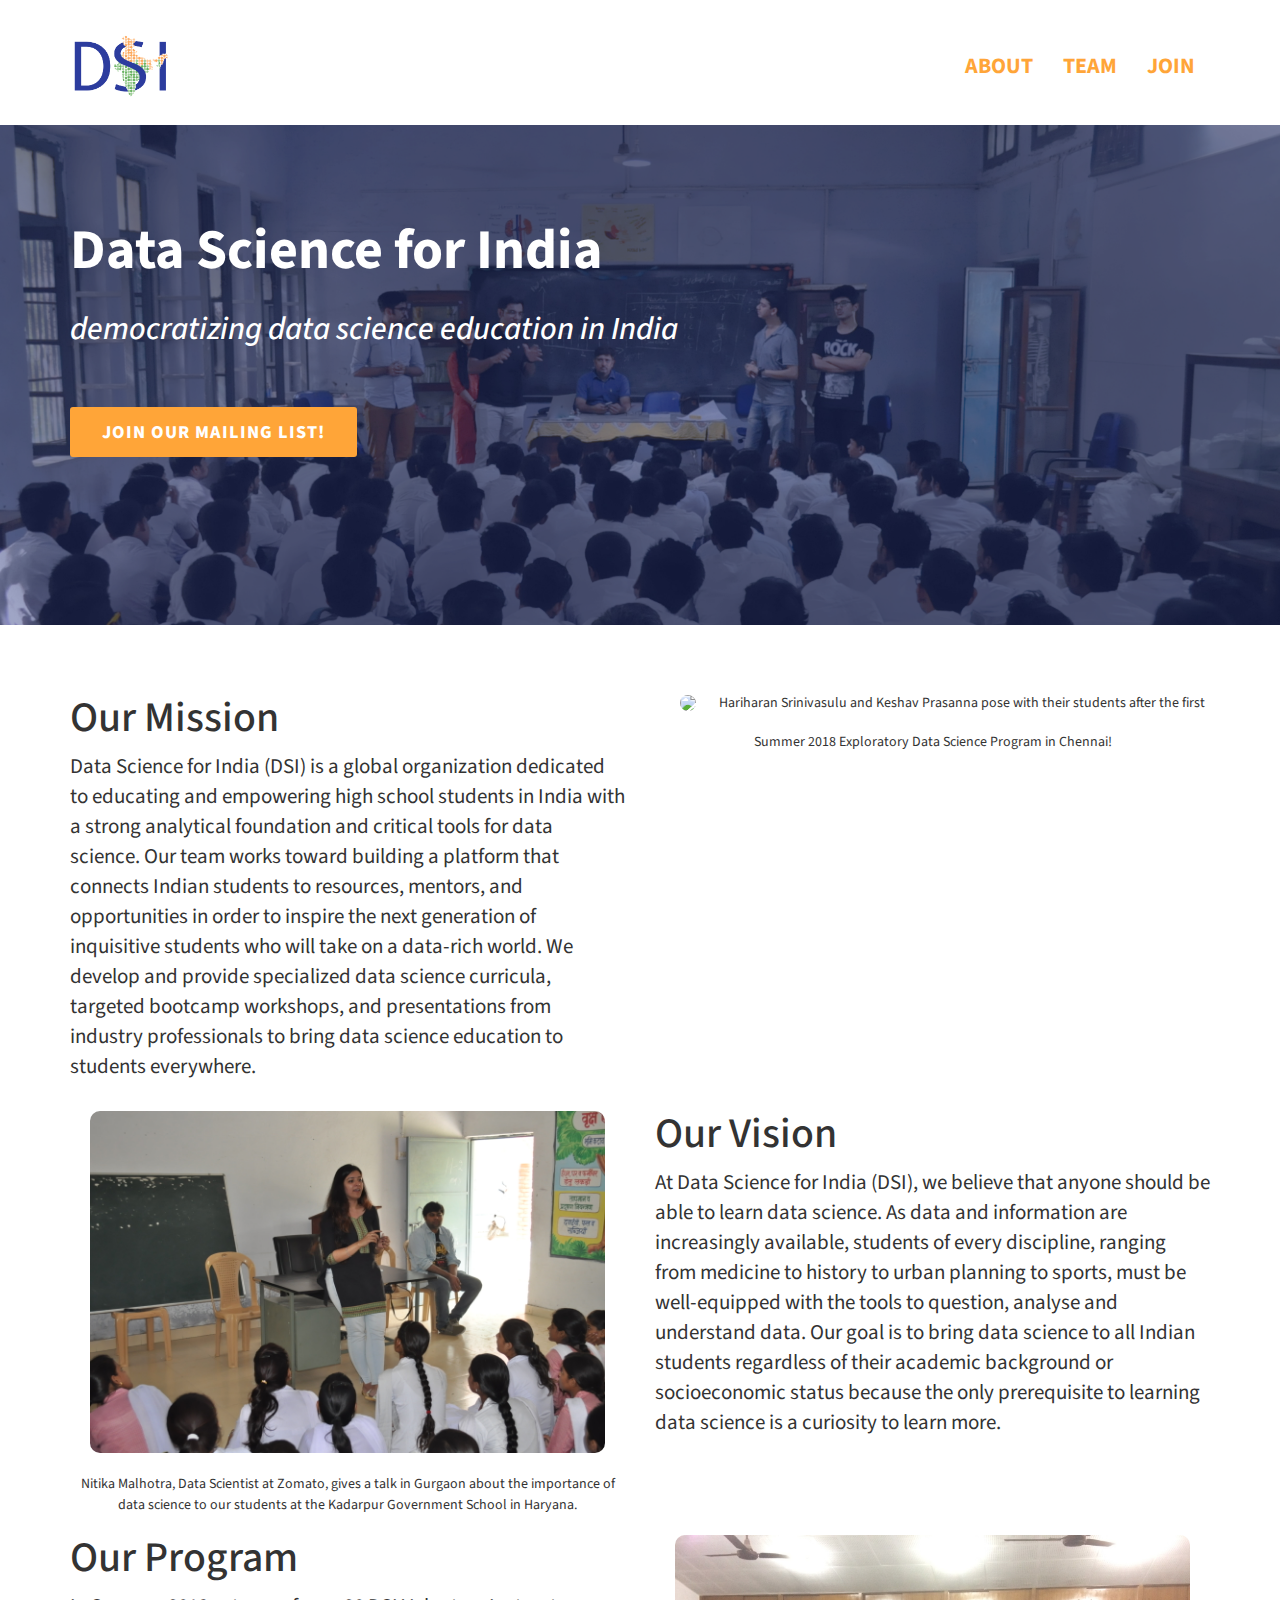
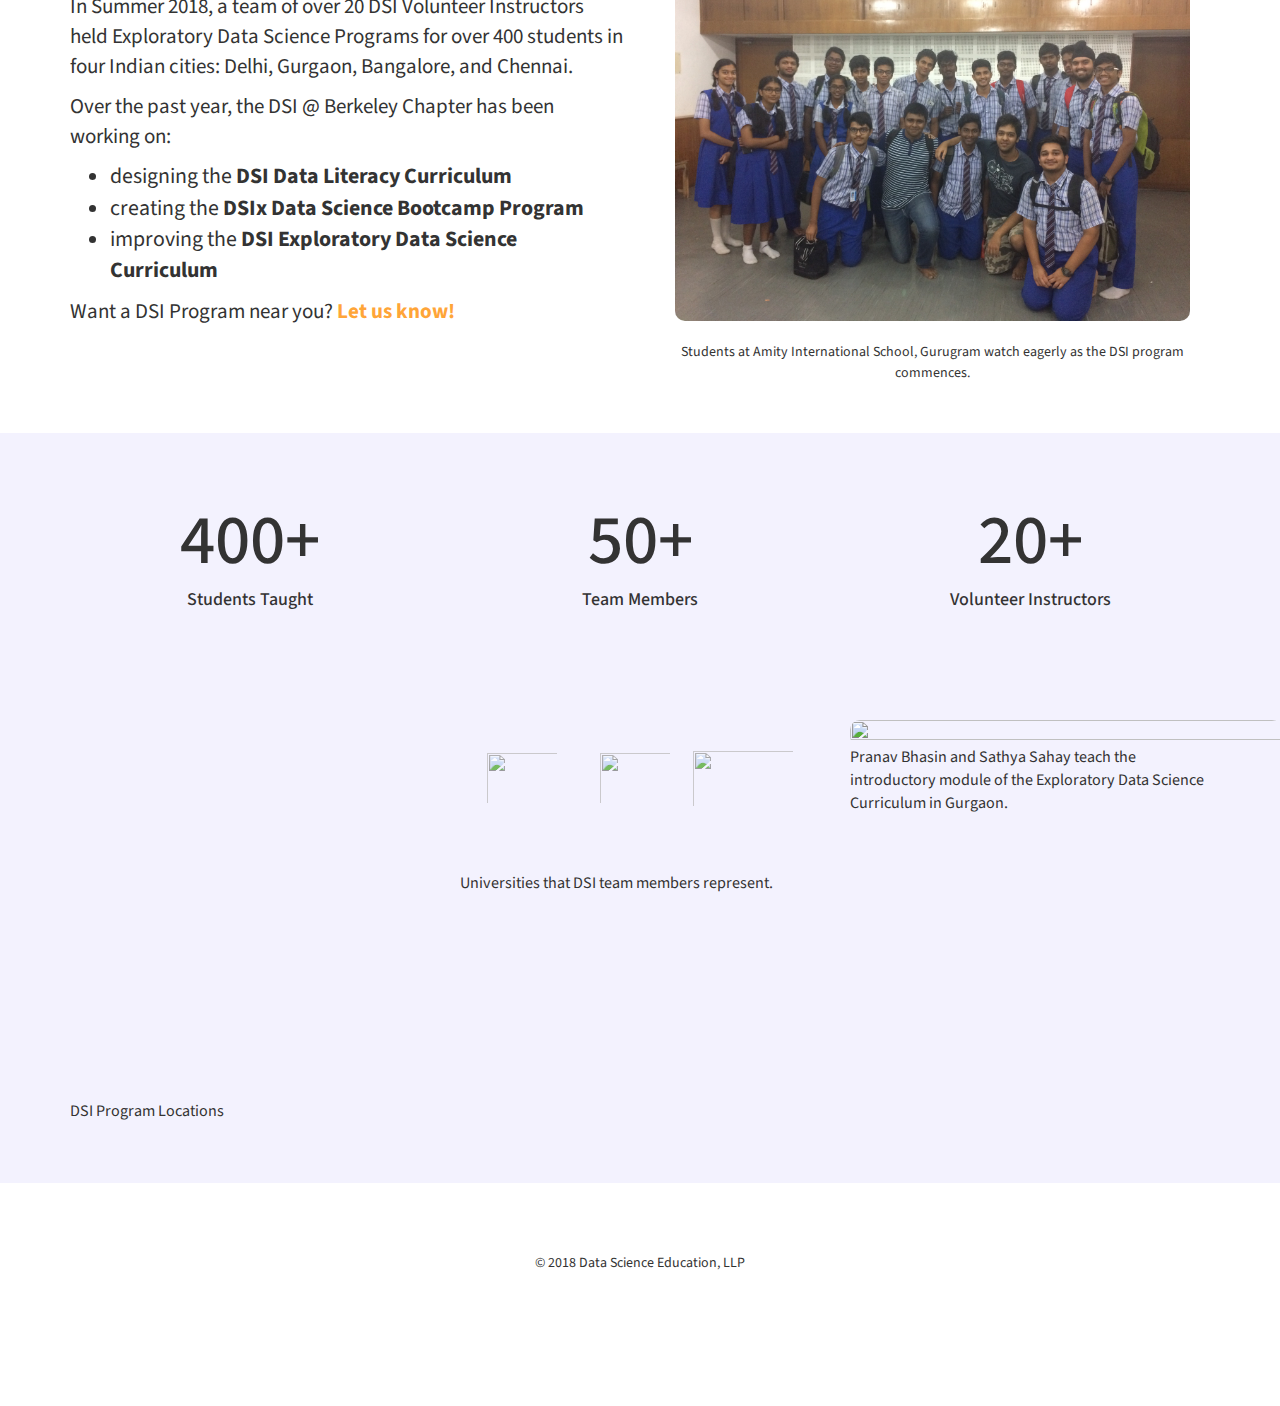
==== commit c5545c12: "set up intern page / links" ====
--- a/index.html
+++ b/index.html
@@ -24,8 +24,12 @@
 
     <!--Scripts-->
     <link href="css/style.css" type="text/css" rel="stylesheet">
-
     <script src="https://use.fontawesome.com/bbba5386a6.js"></script>
+    <script src="https://ajax.googleapis.com/ajax/libs/jquery/3.1.1/jquery.min.js"></script>
+  	<script src="https://maxcdn.bootstrapcdn.com/bootstrap/3.3.7/js/bootstrap.min.js"></script>
+		<script src="http://ajax.aspnetcdn.com/ajax/jquery.validate/3.1.1/jquery.validate.min.js"></script>
+    <script type='text/javascript' src='./js/main.js'></script>
+
 
   </head>
 
@@ -48,7 +52,8 @@
         <ul class="nav navbar-nav navbar-right">
           <li><a href="#about">ABOUT</a></li>
           <li><a href="team.html">TEAM</a></li>
-          <li><a target="_blank" style="color: #ffa538" class="join-link" href="https://tinyurl.com/sp18dsi">JOIN</a></li>
+          <li><a href="intern.html">JOIN</a></li>
+
         </ul>
       </div>
       <!--/.nav-collapse -->
@@ -62,9 +67,9 @@
       <div class="overlay">
         <div class="container">
           <h1 class="mastHero" style="font-weight: bold;">Data Science for India</h1>
-          <h2 class="mastSubHero"><i>Join us in our mission to democratize DS education in India!</i></h2>
+          <h2 class="mastSubHero"><i>democratizing data science education in India</i></h2>
           <div class="buttons">
-            <a class="button cta" target="_blank" style="margin: auto;" href="https://tinyurl.com/sp18dsi">Join Our Team</a>
+            <a class="button cta" target="_blank" style="margin: auto;" href="https://goo.gl/forms/BMc1y61Xfn9UIoYp2">Join Our Mailing List!</a>
           </div>
         </div>
       </div>
@@ -74,34 +79,76 @@
 <section id="about" class="bod">
   <div class="container">
   <div class='row'>
-    <h1 style="padding-left:15px;">Our Mission</h1>
-    <div class="col-md-6">
-            <p>We wish to ensure that Indian students have the resources to not only understand data, but also appreciate the power of data science. The importance of data and computing, key to the 21st century workforce, are on the rise. India, home to the world's youngest population, is rapidly growing as an economic power, and we're trying to make India's development more equitable through promoting data science to <i>everyone</i>.</p>
-            <p>Our founding members, UC Berkeley undergraduates, were inspired by how Berkeley's data science curriculum significantly improves access to core concepts, and decided to take this approach to India, a nation that is growing rapidly. Although there do exist introductory data science resources online, we're ensuring that our curriculum is accessible to <i>everyone</i>, regardless of their background, and are actively encouraging students to pursue data science in both academia and industry.</p>
-
+    <div class="col-md-6">
+        <h1>Our Mission</h1>
+            <p>Data Science for India (DSI) is a global organization dedicated to educating and empowering high school students in India with a strong analytical foundation and critical tools for data science. Our team works toward building a platform that connects Indian students to resources, mentors, and opportunities in order to inspire the next generation of inquisitive students who will take on a data-rich world. We develop and provide specialized data science curricula, targeted bootcamp workshops, and presentations from industry professionals to bring data science education to students everywhere.
+            </p>
     </div>
     <div class="col-md-6">
       <div class='pics-wrapper'>
         <div class='about-pic'>
-          <img src='images/students.JPG' style='width: 100%;padding:20px;'>
-          <span style='font-weight: bold'>CHENNAI:</span><span> Hariharan Srinivasulu and Keshav Prasanna pose with their students after our first successful program!<!--400 Students Taught--></span>
-        </div>
-        <!--
-        <div class='about-pic'>
-
-          <h3 class='about-overlay'>35 Volunteer Instructors</h3>
-        </div>
-        <br>
-        <div class='about-pic'>
-          <img src='images/colleges.png' style='width: 450px; height: 225px;'>
-          <h3 class='about-overlay'>15 Universities Represented</h3>
-        </div>
-      -->
-      </div>
-    </div>
-  </div>
-</div>
-</section>
+          <img src="images/chennai_students.JPG" style="width: 100%;padding:20px; border-radius: 30px;">
+          <span> Hariharan Srinivasulu and Keshav Prasanna pose with their students after the first Summer 2018 Exploratory Data Science Program in Chennai!</span>
+        </div>
+      </div>
+    </div>
+  </div>
+
+  <div class="row">
+    <div class="col-md-6">
+      <div class='pics-wrapper'>
+      <div class='about-pic'>
+        <img src="images/kadarpur_talk.JPG" style="width: 100%; padding:20px; border-radius: 30px;" />
+        <span>Nitika Malhotra, Data Scientist at Zomato, gives a talk in Gurgaon about the importance of data science to our students at the Kadarpur Government School in Haryana.</span>
+      </div>
+      </div>
+    </div>
+
+    <div class="col-md-6">
+      <h1>Our Vision</h1>
+        <p>At Data Science for India (DSI), we believe that anyone should be able to learn data science. As data and information are increasingly available, students of every discipline, ranging from medicine to history to urban planning to sports, must be well-equipped with the tools to question, analyse and understand data. Our goal is to bring data science to all Indian students regardless of their academic background or socioeconomic status because the only prerequisite to learning data science is a curiosity to learn more.</p>
+    </div>
+  </div>
+
+  <div class="row">
+    <div class="col-md-6">
+      <h1>Our Program</h1>
+        <p>In Summer 2018, a team of over 20 DSI Volunteer Instructors held Exploratory Data Science Programs for over 400 students in four Indian cities: Delhi, Gurgaon, Bangalore, and Chennai. </p>
+        <p>Over the past year, the DSI @ Berkeley Chapter has been working on:</p>
+        <ul>
+          <li>designing the <strong>DSI Data Literacy Curriculum</strong></li>
+          <li>creating the <strong>DSIx Data Science Bootcamp Program</strong></li>
+          <li>improving the <strong>DSI Exploratory Data Science Curriculum</strong></li>
+        </ul>
+        <p>Want a DSI Program near you? <a href="https://goo.gl/forms/7yuuZDX8fd1RQEu12" style='font-weight:bold'>Let us know!</a> </p>
+    </div>
+
+    <div class="col-md-6">
+      <div class='pics-wrapper'>
+      <div class='about-pic'>
+        <img src="images/students.JPG" style="width: 100%; padding:20px; 	border-radius: 30px;" />
+        <span>Students at Amity International School, Gurugram watch eagerly as the DSI program commences.</span>
+      </div>
+    </div>
+    </div>
+
+  </div>
+
+</div>
+</section>
+
+<!--
+<div class='about-pic'>
+
+  <h3 class='about-overlay'>35 Volunteer Instructors</h3>
+</div>
+<br>
+<div class='about-pic'>
+  <img src='images/colleges.png' style='width: 450px; height: 225px;'>
+  <h3 class='about-overlay'>15 Universities Represented</h3>
+</div>
+-->
+
   <section class="grey bod">
     <div class="container">
       <div class="row">
@@ -161,7 +208,7 @@
                 <script async defer
                 src="https://maps.googleapis.com/maps/api/js?key=AIzaSyBeZ9xVjQPyzbcGiJu3TL3TQYRsc2N5bF0&callback=initMap">
                 </script>
-                <p style="font-size: 1.15em; padding-top: 15px; text-align: left">Locations of the schools we taught across India last summer</p>
+                <p style="font-size: 1.15em; padding-top: 15px; text-align: left">DSI Program Locations</p>
             </body>
         </div>
         <div class="col-md-4">
@@ -183,30 +230,15 @@
               <p style="font-size: 1.15em; padding-top: 15px; text-align: left">Universities that DSI team members represent.</p>
         </div>
         <div class="col-md-4">
-          <img src="images/kadarpur_talk.JPG" width='100%' alt="" style="width: 120%; height: 70%"/>
-          <p style="font-size: 1.15em; text-align: left;"">GURGAON: Nitika Malhotra, data scientist at Zomato, a major Indian software company, gives a talk about the importance of data science to our students to an audience of girls, at the Kadarpur Government School in Haryana.</p>
+          <img src="images/instructors.png" width='100%' alt="" style="width: 120%; height: 70%; border-radius: 10px;"/>
+          <p style="font-size: 1.15em; text-align: left;">Pranav Bhasin and Sathya Sahay teach the introductory module of the Exploratory Data Science Curriculum in Gurgaon.</p>
         </div>
       </center>
       </div>
     </div>
 </section>
 
-<section class="bod">
-  <div class="container">
-    <div class="row">
-      <h1 style="padding-left:15px;">Our Work</h1>
-      <div class="col-md-6">
-          <p>For our pilot program, we designed a curriculum that would teach high school students fundamental concepts of data science, taking them from introductory Python programming and statistical knowledge to basic machine learning algorithms. As we spread the word about our effort, our core <a href="team.html">team</a> expanded beyond Berkeley to include about 20 students from institutions around the world. Our first cohort of college and high school instructors taught programs at schools in four Indian cities: Delhi, Gurgaon, Bangalore, and Chennai. Now, we're seeking to improve our curriculum, deepening our partnerships with academia and industry, and hosting events such as Datathons to engage with the community.</p>
-      </div>
-      <div class="col-md-6">
-        <div class='about-pic'>
-          <img src='images/instructors.png' style='width: 100%; padding:20px;'>
-          <span style='font-weight: bold'><b>GURGAON:</b></span> <span>Pranav Bhasin and Sathya Sahay teach the introductory module.<!--400 Students Taught--></span>
-        </div>
-      </div>
-    </div>
-  </div>
-</section>
+
 <!--
 <div class='container'>
   <h2>After all this progress, what's next?</h2>
@@ -234,17 +266,19 @@
         <a class = "btn btn-primary" style='background-color: #ffa538;' href = 'https://docs.google.com/forms/d/e/1FAIpQLSeUS888BkxTK7xCyWLWPlKbOSzwk0NAFvYHxef9LfhASkMQHw/viewform?c=0&w=1'>Teach our Curriculum in India</a>
         <a class = 'btn btn-primary' style='background-color: #ffa538;' href = 'https://docs.google.com/forms/d/e/1FAIpQLScKJ35Q7fCJQ5QCjsTerbhNFQqakGDy7kUwF9oDnExNon6HAQ/viewform?c=0&w=1'>Join our Core Team</a>
 </div>-->
-<section class="contact grey">
+
+<section class="bod">
   <div class="container">
     <center>
       <img src="images/icon.png" width="200px" alt="" />
       <br> © 2018 Data Science Education, LLP
       <br>
       <div style = "font-size: 30px; text-align: center; padding-bottom: 40px">
+        <a class = 'fa fa-twitter'  href = 'https://twitter.com/DSforIndia'></a>
         <a class = 'fa fa-facebook'  href = 'https://www.facebook.com/datascienceforindia/'></a>
+        <a class = "fa fa-linkedin" href="https://www.linkedin.com/company-beta/13321493/"></a>
         <a class = 'fa fa-github'  href = 'https://github.com/dsindia/'></a>
-        <a class = "fa fa-linkedin" href="https://www.linkedin.com/company-beta/13321493/"></a>
-        <a class = "fa fa-envelope" href = "mailto:sathviknair@berkeley.edu"></a>
+        <a class = "fa fa-envelope" href = "mailto:team@dsi.berkeley.edu"></a>
       </div>
     <center>
   </div>
--- a/css/style.css
+++ b/css/style.css
@@ -2,10 +2,16 @@
 body {
   font-family: "Source Sans Pro";
 }
-h1{font-size: 3em;    
-  font-family: "Source Sans Pro";
-}
-p{font-size: 1.5em;
+h1{
+	font-size: 3em;
+  font-family: "Source Sans Pro";
+}
+p {
+	font-size: 1.5em;
+  font-family: "Source Sans Pro";
+}
+ul, li {
+	font-size: 1.25em;
   font-family: "Source Sans Pro";
 }
 span{
@@ -16,12 +22,18 @@
 }
 a {
   font-family: "Source Sans Pro";
-}
-section>h1{padding-top: 30px;}
+	font-weight: bold;
+	color:#ffa538;
+}
+section>h1{
+	padding-top: 30px;
+}
 .bod{
 	padding: 50px 0;
 }
-.blue{color:#2C3C9E;}
+.blue{
+	color:#2C3C9E;
+}
 .hero{
 	width: 100%;
 }
@@ -45,7 +57,8 @@
 	margin: 25px 0;
 }
 .grey{
-	background-color: #f5f5f5;
+	background-color: rgba(137, 128, 245, 0.1);
+
 }
 .navImage{
 	height: 4em;
@@ -56,12 +69,12 @@
 .mast{
 	background-image: url(../images/landingBg.png);
 	-webkit-background-size:cover;
--moz-background-size:cover;
--o-background-size:cover;
-background-size:cover;
-background-position:center;
-color: #fff;
-height: 500px;
+	-moz-background-size:cover;
+	-o-background-size:cover;
+	background-size:cover;
+	background-position:center;
+	color: #fff;
+	height: 500px;
 }
 .overlay{
 	padding: 75px 0;
@@ -115,6 +128,7 @@
   z-index: 999;
   display: none;
 }
+
 .pics-wrapper {
   position: inherit;
  /* margin-left: 55%;*/
@@ -192,7 +206,11 @@
 }
 .navbar-default .navbar-brand,
 .navbar-default .navbar-nav>li>a{
-  color : #2C3C9E;
+  color : #ffa538;
+  font-size: 22px;
+}
+.navbar-default .navbar-nav>li>a:hover{
+  color : #8980f5;
   font-size: 22px;
 }
 .navbar-default{
@@ -208,7 +226,7 @@
   background-color: white;
 }
 .navbar-default .navbar-toggle .icon-bar{
-  background-color: #2C3C9E;
+  background-color: #8980f5;
 }
 
 hr {
@@ -239,4 +257,5 @@
 }
 .fa:hover{
 	color: orange;
-}
+	text-decoration: none;
+}
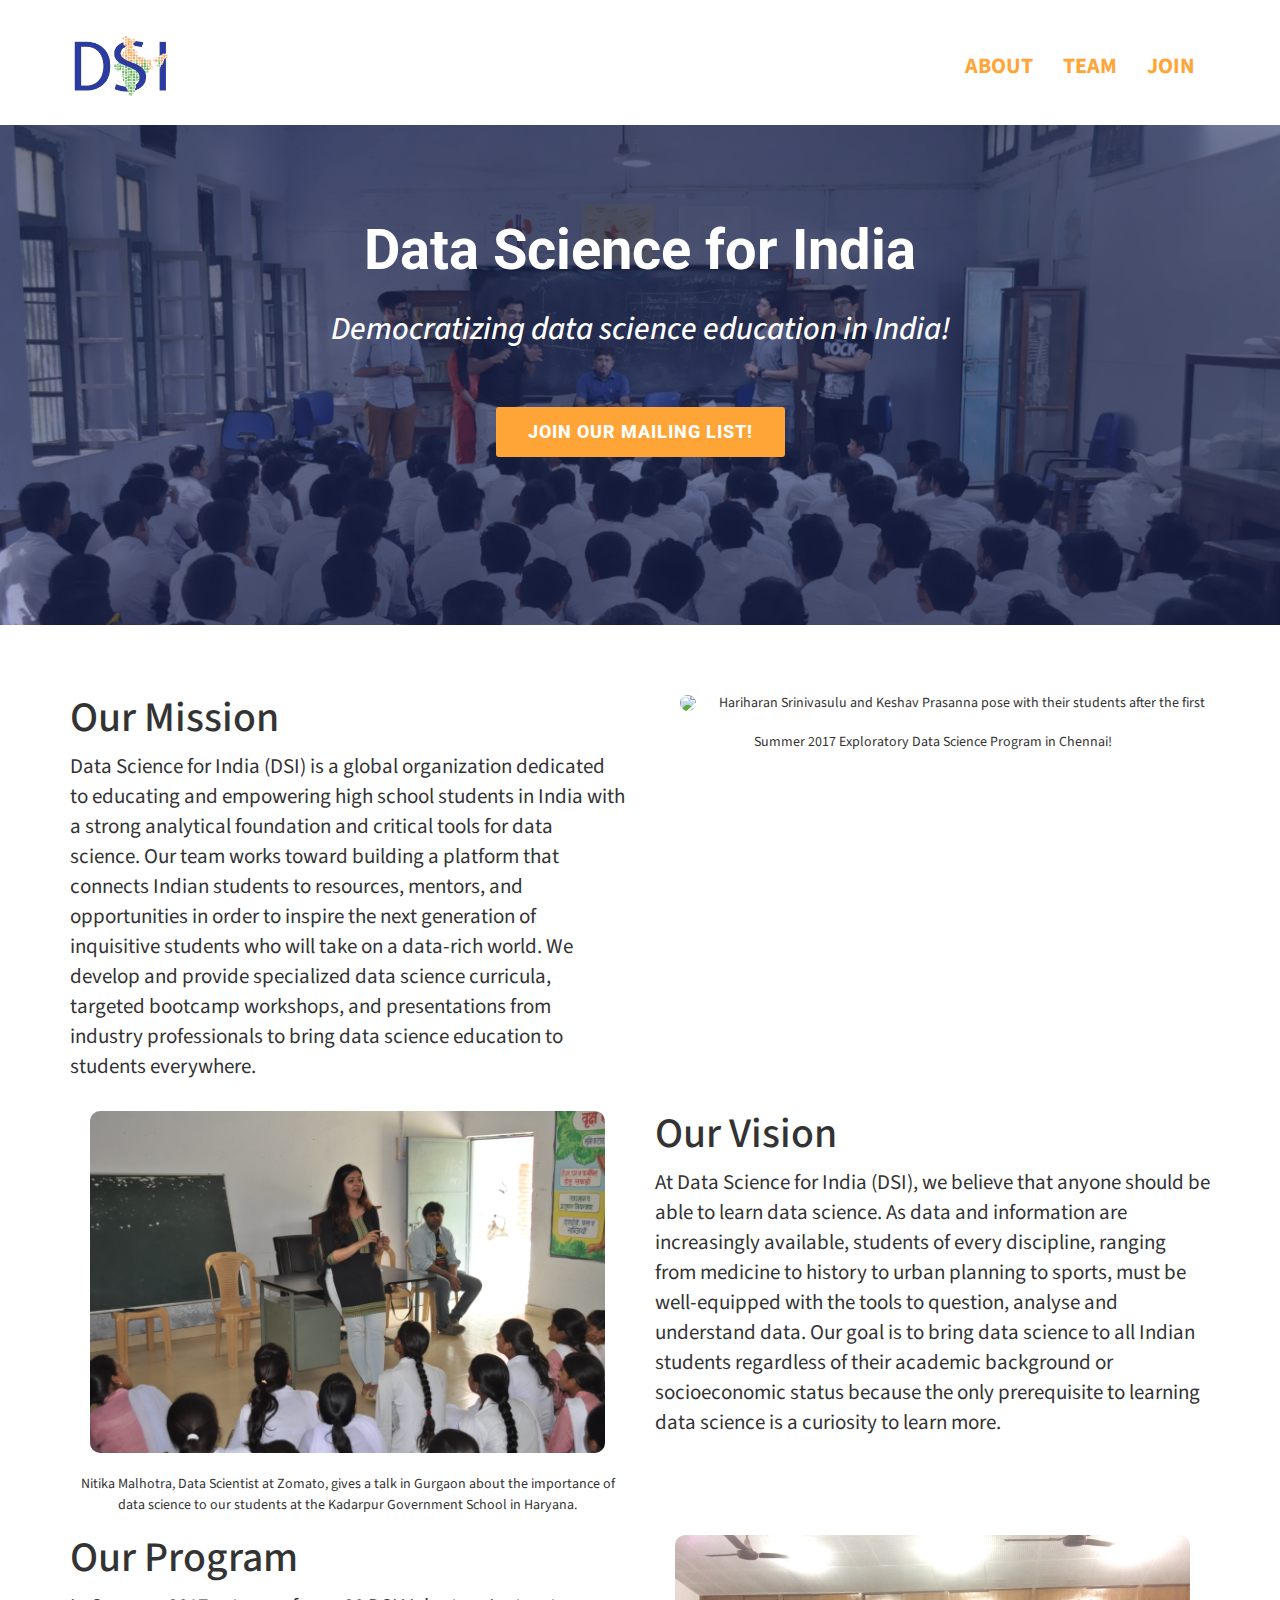
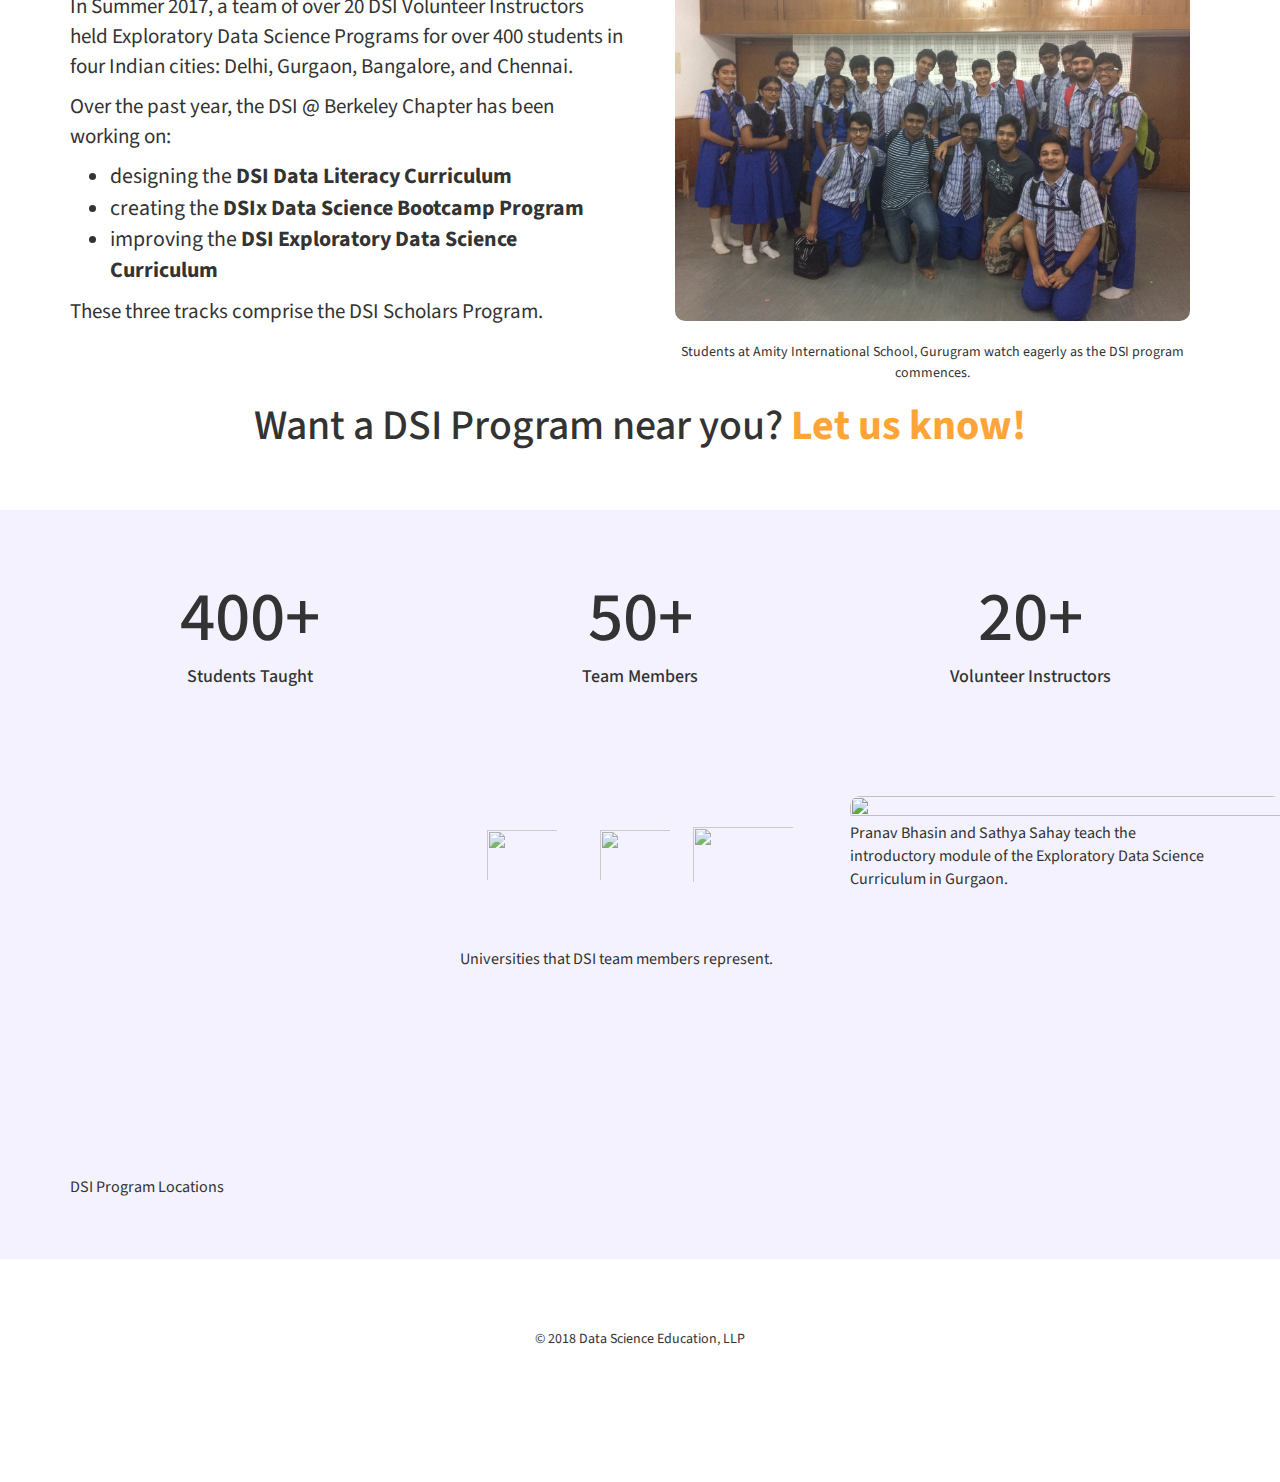
==== commit 5854a7f3: "fix typo 2018-->2017" ====
--- a/index.html
+++ b/index.html
@@ -17,6 +17,7 @@
     <meta charset="utf-8">
     <meta name="viewport" content="width=device-width, initial-scale=1">
     <!--Style Sheets-->
+    <link href="https://fonts.googleapis.com/css?family=Roboto" rel="stylesheet">
     <link rel="stylesheet" href="https://maxcdn.bootstrapcdn.com/bootstrap/3.3.7/css/bootstrap.min.css"
           integrity="sha384-BVYiiSIFeK1dGmJRAkycuHAHRg32OmUcww7on3RYdg4Va+PmSTsz/K68vbdEjh4u" crossorigin="anonymous">
     <link href='https://fonts.googleapis.com/css?family=Source+Sans+Pro' rel='stylesheet' type='text/css'>
@@ -66,10 +67,11 @@
     <section class="hero mast">
       <div class="overlay">
         <div class="container">
-          <h1 class="mastHero" style="font-weight: bold;">Data Science for India</h1>
-          <h2 class="mastSubHero"><i>democratizing data science education in India</i></h2>
+          <center><h1 class="mastHero" style="font-weight: bold; font-family: 'Roboto', sans-serif;">Data Science for India</h1>
+          <h2 class="mastSubHero"><i>Democratizing data science education in India!</i></h2>
           <div class="buttons">
-            <a class="button cta" target="_blank" style="margin: auto;" href="https://goo.gl/forms/BMc1y61Xfn9UIoYp2">Join Our Mailing List!</a>
+            <a class="button cta" target="_blank" style="margin: auto; font-family: 'Roboto', sans-serif;"  href="https://goo.gl/forms/BMc1y61Xfn9UIoYp2">Join Our Mailing List!</a>
+          </center>
           </div>
         </div>
       </div>
@@ -88,7 +90,7 @@
       <div class='pics-wrapper'>
         <div class='about-pic'>
           <img src="images/chennai_students.JPG" style="width: 100%;padding:20px; border-radius: 30px;">
-          <span> Hariharan Srinivasulu and Keshav Prasanna pose with their students after the first Summer 2018 Exploratory Data Science Program in Chennai!</span>
+          <span> Hariharan Srinivasulu and Keshav Prasanna pose with their students after the first Summer 2017 Exploratory Data Science Program in Chennai!</span>
         </div>
       </div>
     </div>
@@ -113,14 +115,14 @@
   <div class="row">
     <div class="col-md-6">
       <h1>Our Program</h1>
-        <p>In Summer 2018, a team of over 20 DSI Volunteer Instructors held Exploratory Data Science Programs for over 400 students in four Indian cities: Delhi, Gurgaon, Bangalore, and Chennai. </p>
+        <p>In Summer 2017, a team of over 20 DSI Volunteer Instructors held Exploratory Data Science Programs for over 400 students in four Indian cities: Delhi, Gurgaon, Bangalore, and Chennai. </p>
         <p>Over the past year, the DSI @ Berkeley Chapter has been working on:</p>
         <ul>
           <li>designing the <strong>DSI Data Literacy Curriculum</strong></li>
           <li>creating the <strong>DSIx Data Science Bootcamp Program</strong></li>
           <li>improving the <strong>DSI Exploratory Data Science Curriculum</strong></li>
         </ul>
-        <p>Want a DSI Program near you? <a href="https://goo.gl/forms/7yuuZDX8fd1RQEu12" style='font-weight:bold'>Let us know!</a> </p>
+        <p>These three tracks comprise the DSI Scholars Program.</p>
     </div>
 
     <div class="col-md-6">
@@ -133,7 +135,11 @@
     </div>
 
   </div>
-
+  <div class="row">
+    <center>
+      <h1>Want a DSI Program near you? <a href="https://goo.gl/forms/7yuuZDX8fd1RQEu12" style='font-weight:bold'>Let us know!</a> </hi>
+    </center>
+  </div>
 </div>
 </section>
 
@@ -270,7 +276,7 @@
 <section class="bod">
   <div class="container">
     <center>
-      <img src="images/icon.png" width="200px" alt="" />
+      <img src="images/icon.png" width="100px" alt="" />
       <br> © 2018 Data Science Education, LLP
       <br>
       <div style = "font-size: 30px; text-align: center; padding-bottom: 40px">
